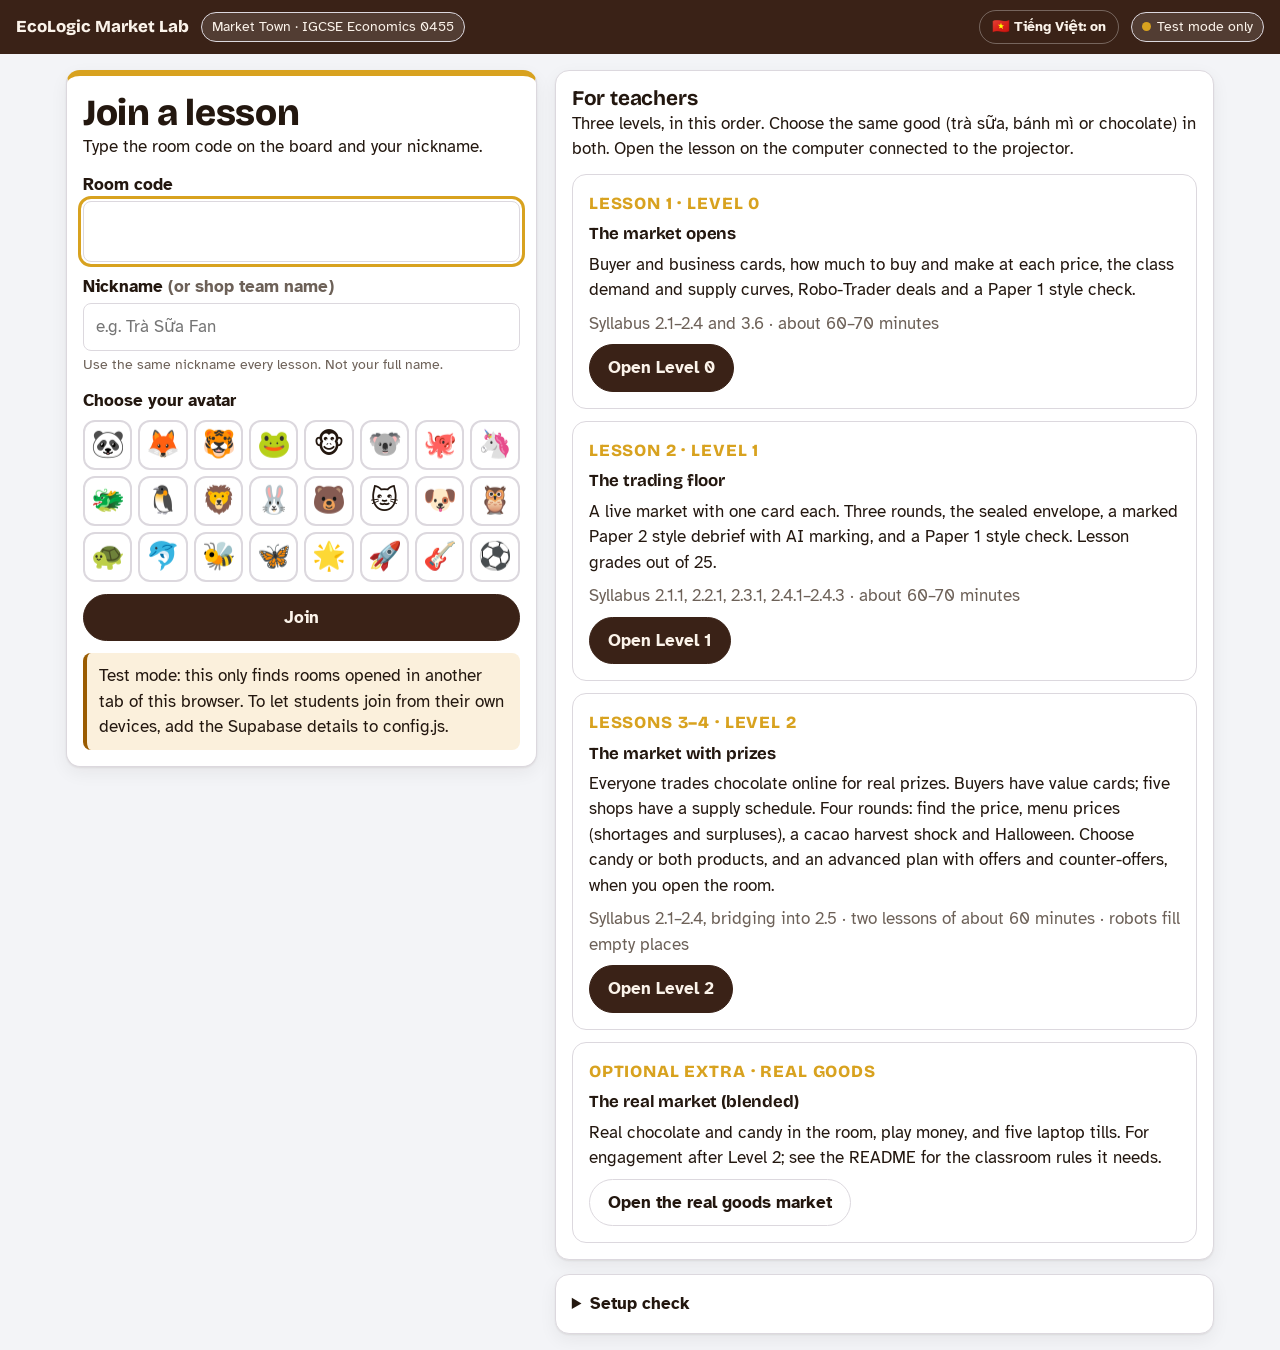
==== index.html @ b06381e7 "Market Town rename, Vietnamese switch, D&S panel and news broadcasts Replaces index.html and level0-" ====
<!doctype html>
<html lang="en"><head><meta charset="utf-8">
<meta name="viewport" content="width=device-width, initial-scale=1, viewport-fit=cover">
<title>EcoLogic Market Lab</title>
<link rel="icon" href="data:image/svg+xml,<svg xmlns='http://www.w3.org/2000/svg' viewBox='0 0 100 100'><text y='.9em' font-size='90'>🧋</text></svg>">
<link rel="preconnect" href="https://fonts.googleapis.com"><link rel="preconnect" href="https://fonts.gstatic.com" crossorigin>
<link href="https://fonts.googleapis.com/css2?family=Atkinson+Hyperlegible:wght@400;700&family=Bricolage+Grotesque:opsz,wght@12..96,700;12..96,800&display=swap" rel="stylesheet">
<style>
:root {
  --cocoa: #3a2217;
  --cocoa-2: #5b3826;
  --ink: #23170f;
  --muted: #6d6158;
  --paper: #f3f4f7;
  --panel: #ffffff;
  --line: #dcd8de;
  --foil: #d8a21f;
  --foil-2: #f2cf6b;
  --buyer: #12648c;
  --buyer-soft: #e2eff6;
  --seller: #b02a3f;
  --seller-soft: #f8e5e8;
  --mint: #22805a;
  --mint-soft: #e1f2e9;
  --warn: #9a5b00;
  --warn-soft: #fbf0dc;
  --shadow: 0 1px 2px rgba(35, 23, 15, .08), 0 6px 18px rgba(35, 23, 15, .06);
  --r-sm: 8px;
  --r-md: 14px;
  --buyer-card: #12648c;
  --seller-card: #b02a3f;
  --font-body: "Atkinson Hyperlegible", "Segoe UI", system-ui, -apple-system, Roboto, sans-serif;
  --font-display: "Bricolage Grotesque", "Atkinson Hyperlegible", "Segoe UI", system-ui, sans-serif;
  color-scheme: light;
}
@media (prefers-color-scheme: dark) {
  :root:not([data-theme="light"]) {
    --ink: #f3ebe4; --muted: #b8aca2; --paper: #17120f; --panel: #221b16; --line: #3c322b;
    --buyer: #5fb3dc; --buyer-soft: #16303d; --seller: #ec7a8c; --seller-soft: #3d1c22;
    --mint: #5cc79a; --mint-soft: #16332a; --warn: #f0b85a; --warn-soft: #3a2c12;
    --shadow: 0 1px 2px rgba(0,0,0,.4); color-scheme: dark;
  }
}
:root[data-theme="dark"] {
  --ink: #f3ebe4; --muted: #b8aca2; --paper: #17120f; --panel: #221b16; --line: #3c322b;
  --buyer: #5fb3dc; --buyer-soft: #16303d; --seller: #ec7a8c; --seller-soft: #3d1c22;
  --mint: #5cc79a; --mint-soft: #16332a; --warn: #f0b85a; --warn-soft: #3a2c12;
  --shadow: 0 1px 2px rgba(0,0,0,.4); color-scheme: dark;
}

*, *::before, *::after { box-sizing: border-box; }
html { height: 100%; scroll-padding-top: env(safe-area-inset-top, 0px); }
:root { padding-top: env(safe-area-inset-top, 0px); padding-bottom: env(safe-area-inset-bottom, 0px); }
body {
  margin: 0; min-height: 100%; background: var(--paper); color: var(--ink);
  font-family: var(--font-body); font-size: 17px; line-height: 1.5;
  -webkit-text-size-adjust: 100%;
}
h1, h2, h3 { font-family: var(--font-display); line-height: 1.15; margin: 0 0 .4em; letter-spacing: -.01em; }
h1 { font-size: clamp(1.6rem, 4vw, 2.3rem); font-weight: 800; }
h2 { font-size: 1.3rem; font-weight: 700; }
h3 { font-size: 1.05rem; font-weight: 700; }
p { margin: 0 0 .8em; max-width: 68ch; }
small, .muted { color: var(--muted); }
a { color: var(--buyer); }
button, input, select, textarea { font: inherit; color: inherit; }
:focus-visible { outline: 3px solid var(--foil); outline-offset: 2px; }

.wrap { max-width: 1180px; margin: 0 auto; padding: 16px; }
.narrow { max-width: 520px; margin: 0 auto; padding: 16px; }

.topbar {
  position: sticky; top: env(safe-area-inset-top, 0px); z-index: 20;
  display: flex; align-items: center; gap: 12px; flex-wrap: wrap;
  padding: 10px 16px; background: var(--cocoa); color: #fbf3ea;
}
.topbar .brand { font-family: var(--font-display); font-weight: 800; font-size: 1.05rem; }
.topbar .spacer { flex: 1; }
.topbar .chip { background: rgba(255,255,255,.12); color: #fbf3ea; }

.panel { background: var(--panel); border: 1px solid var(--line); border-radius: var(--r-md); padding: 16px; box-shadow: var(--shadow); }
.panel + .panel { margin-top: 14px; }
.stack > * + * { margin-top: 12px; }
.row { display: flex; gap: 10px; align-items: center; flex-wrap: wrap; }
.grid2 { display: grid; grid-template-columns: minmax(0, 380px) minmax(0, 1fr); gap: 16px; align-items: start; }
@media (max-width: 860px) { .grid2 { grid-template-columns: 1fr; } }

.btn {
  appearance: none; border: 1px solid var(--line); background: var(--panel); color: var(--ink);
  border-radius: 999px; padding: 10px 18px; font-weight: 700; cursor: pointer; min-height: 44px;
  display: inline-flex; align-items: center; justify-content: center; gap: 8px; text-decoration: none;
}
.btn:hover { border-color: var(--muted); }
.btn:disabled { opacity: .45; cursor: not-allowed; }
.btn.primary { background: var(--cocoa); border-color: var(--cocoa); color: #fbf3ea; }
:root[data-theme="dark"] .btn.primary { background: var(--foil); border-color: var(--foil); color: #23170f; }
@media (prefers-color-scheme: dark) { :root:not([data-theme="light"]) .btn.primary { background: var(--foil); border-color: var(--foil); color: #23170f; } }
.btn.buyer { background: var(--buyer-card); border-color: var(--buyer-card); color: #fff; }
.btn.seller { background: var(--seller-card); border-color: var(--seller-card); color: #fff; }
.btn.small { min-height: 34px; padding: 5px 12px; font-size: .9rem; }
.btn.block { width: 100%; }
.btn.ghost { background: transparent; }

.chip { display: inline-flex; align-items: center; gap: 6px; padding: 3px 10px; border-radius: 999px; font-size: .88rem; background: var(--paper); border: 1px solid var(--line); }
.dot { width: 9px; height: 9px; border-radius: 50%; background: var(--muted); display: inline-block; }
.dot.ok { background: var(--mint); } .dot.bad { background: var(--seller); } .dot.wait { background: var(--foil); }

label.field { display: block; font-weight: 700; margin-bottom: 4px; }
input[type=text], input[type=number], select, textarea {
  width: 100%; border: 1px solid var(--line); border-radius: var(--r-sm); padding: 10px 12px; background: var(--panel); min-height: 44px;
}
textarea { min-height: 120px; resize: vertical; line-height: 1.45; }
.code-input { font-family: var(--font-display); font-size: 1.6rem; letter-spacing: .25em; text-transform: uppercase; text-align: center; }

.note { padding: 10px 12px; border-radius: var(--r-sm); background: var(--warn-soft); color: var(--ink); border-left: 4px solid var(--warn); }
.good { padding: 10px 12px; border-radius: var(--r-sm); background: var(--mint-soft); border-left: 4px solid var(--mint); }
.bad { padding: 10px 12px; border-radius: var(--r-sm); background: var(--seller-soft); border-left: 4px solid var(--seller); }

/* Home */
.home-hero { padding: 40px 0 20px; }
.home-choices { display: grid; grid-template-columns: repeat(auto-fit, minmax(240px, 1fr)); gap: 14px; }
.choice { text-align: left; padding: 22px; border-radius: var(--r-md); border: 1px solid var(--line); background: var(--panel); cursor: pointer; box-shadow: var(--shadow); }
.choice h2 { margin-bottom: .2em; }

/* The chocolate bar card: the one bold element */
.bar {
  position: relative; border-radius: 16px; overflow: hidden; color: #fff; box-shadow: 0 10px 28px rgba(35,23,15,.25);
  background: var(--buyer-card);
}
.bar.seller { background: var(--seller-card); }
.bar .foil { height: 14px; background: linear-gradient(90deg, var(--foil), var(--foil-2), var(--foil), var(--foil-2)); }
.bar .body { display: grid; grid-template-columns: 1fr auto; gap: 12px; align-items: center; padding: 16px 18px 18px; }
.bar .role { font-family: var(--font-display); font-size: 1.5rem; font-weight: 800; }
.bar .say { font-size: 1rem; opacity: .95; margin: 2px 0 0; }
.bar .slab {
  width: 112px; height: 112px; border-radius: 10px; display: grid; place-items: center;
  background:
    linear-gradient(var(--cocoa) 0 0) padding-box,
    var(--cocoa);
  background-image:
    linear-gradient(90deg, transparent 47%, rgba(0,0,0,.35) 47% 53%, transparent 53%),
    linear-gradient(0deg, transparent 47%, rgba(0,0,0,.35) 47% 53%, transparent 53%),
    linear-gradient(145deg, var(--cocoa-2), var(--cocoa));
  box-shadow: inset 0 2px 0 rgba(255,255,255,.12), inset 0 -3px 0 rgba(0,0,0,.25);
}
.bar .slab span { font-family: var(--font-display); font-size: 3.4rem; font-weight: 800; color: var(--foil-2); text-shadow: 0 2px 0 rgba(0,0,0,.4); line-height: 1; }
.bar .slab small { display: block; color: #f6e2b0; text-align: center; font-size: .78rem; margin-top: 2px; }

/* Market */
.quotes { display: grid; grid-template-columns: 1fr 1fr; gap: 10px; }
.quote { border-radius: var(--r-sm); padding: 10px 12px; border: 1px solid var(--line); background: var(--panel); }
.quote .q-label { font-size: .88rem; color: var(--muted); }
.quote .q-val { font-family: var(--font-display); font-size: 1.8rem; font-weight: 800; }
.quote.bid .q-val { color: var(--buyer); } .quote.ask .q-val { color: var(--seller); }
.stepper { display: grid; grid-template-columns: 56px 1fr 56px; align-items: center; gap: 8px; }
.stepper button { min-height: 56px; border-radius: 12px; font-size: 1.6rem; font-weight: 800; border: 1px solid var(--line); background: var(--panel); cursor: pointer; }
.stepper .val { text-align: center; font-family: var(--font-display); font-size: 2.4rem; font-weight: 800; }
.tape { display: flex; flex-wrap: wrap; gap: 6px; }
.tape .chip { font-weight: 700; }
.timer { font-family: var(--font-display); font-weight: 800; font-variant-numeric: tabular-nums; }
.big-timer { font-size: 2.2rem; }

/* Tables */
.table-wrap { overflow-x: auto; }
table { border-collapse: collapse; width: 100%; font-variant-numeric: tabular-nums; }
th, td { padding: 6px 10px; border-bottom: 1px solid var(--line); text-align: right; }
th:first-child, td:first-child { text-align: left; }
th { font-weight: 700; color: var(--muted); font-size: .9rem; }
tr.eq td { background: var(--mint-soft); font-weight: 700; }

/* Teacher stepper */
ol.steps { list-style: none; padding: 0; margin: 0; counter-reset: s; }
ol.steps li { counter-increment: s; display: grid; grid-template-columns: 30px 1fr; gap: 10px; align-items: center; padding: 8px 0; border-bottom: 1px dashed var(--line); }
ol.steps li::before { content: counter(s); width: 28px; height: 28px; border-radius: 50%; display: grid; place-items: center; font-weight: 800; font-size: .9rem; background: var(--paper); border: 1px solid var(--line); }
ol.steps li.done::before { content: "✓"; background: var(--mint); border-color: var(--mint); color: #fff; }
ol.steps li.now::before { background: var(--foil); border-color: var(--foil); color: #23170f; }
ol.steps li .btn { justify-self: start; }

.roster { display: grid; grid-template-columns: repeat(auto-fill, minmax(150px, 1fr)); gap: 6px; }
.roster .who { padding: 6px 8px; border-radius: var(--r-sm); border: 1px solid var(--line); font-size: .9rem; display: flex; justify-content: space-between; gap: 6px; }
.roster .who.buyer { border-left: 4px solid var(--buyer); } .roster .who.seller { border-left: 4px solid var(--seller); }
.roster .who.done { background: var(--mint-soft); }

.chart-box { position: relative; width: 100%; aspect-ratio: 16 / 9; min-height: 220px; }
.chart-box canvas { position: absolute; inset: 0; width: 100%; height: 100%; }

/* Projector overlay */
.projector { position: fixed; inset: 0; z-index: 50; background: var(--paper); display: grid; grid-template-columns: 1fr 340px; gap: 20px; padding: calc(16px + env(safe-area-inset-top, 0px)) 20px calc(16px + env(safe-area-inset-bottom, 0px)); }
.projector .chart-box { aspect-ratio: auto; height: 100%; }
.projector .side { display: flex; flex-direction: column; gap: 14px; overflow-y: auto; }
.projector .code { font-family: var(--font-display); font-size: 3.4rem; font-weight: 800; letter-spacing: .12em; line-height: 1; }
@media (max-width: 900px) { .projector { grid-template-columns: 1fr; grid-template-rows: 1fr auto; } }

.envelope { border-radius: var(--r-md); padding: 18px; background: var(--cocoa); color: #fbf3ea; text-align: center; }
.envelope .seal { width: 54px; height: 54px; border-radius: 50%; background: var(--foil); margin: 0 auto 8px; display: grid; place-items: center; font-weight: 800; color: #23170f; }
.envelope.open { animation: openup .9s cubic-bezier(.2,.8,.2,1); }
.envelope .pred { font-family: var(--font-display); font-size: 2.2rem; font-weight: 800; color: var(--foil-2); }
@keyframes openup { 0% { transform: rotateX(70deg) scale(.9); opacity: 0; } 100% { transform: none; opacity: 1; } }
@media (prefers-reduced-motion: reduce) { .envelope.open { animation: none; } }

.qr { background: #fff; padding: 8px; border-radius: 8px; width: max-content; }
.qr img, .qr canvas { display: block; }

/* Tasks */
.tier { font-family: var(--font-display); font-weight: 800; font-size: 1.15rem; margin: 18px 0 8px; display: flex; align-items: center; gap: 8px; }
.tier .chip { font-family: var(--font-body); font-weight: 400; }
.task { border: 1px solid var(--line); border-radius: var(--r-md); padding: 14px; background: var(--panel); }
.task + .task { margin-top: 10px; }
.task.solved { border-color: var(--mint); }
.task .ref { font-size: .82rem; color: var(--muted); }
.opts { display: flex; flex-wrap: wrap; gap: 8px; margin: 8px 0; }
.opt { min-width: 48px; min-height: 44px; border-radius: 10px; border: 1px solid var(--line); background: var(--panel); font-weight: 700; cursor: pointer; padding: 6px 12px; }
.opt.sel { border-color: var(--cocoa); background: var(--cocoa); color: #fbf3ea; }
.frames { font-size: .95rem; color: var(--muted); margin: 6px 0; padding-left: 18px; }
.plot svg { width: 100%; max-width: 420px; height: auto; touch-action: manipulation; user-select: none; }
.seg { display: inline-flex; border: 1px solid var(--line); border-radius: 999px; overflow: hidden; }
.seg button { border: 0; background: transparent; padding: 8px 14px; font-weight: 700; cursor: pointer; min-height: 40px; }
.seg button.on.d { background: var(--buyer); color: #fff; } .seg button.on.s { background: var(--seller); color: #fff; }

/* Glossary */
.term { border: 0; background: none; padding: 0; font: inherit; color: inherit; text-decoration: underline dotted 2px; text-underline-offset: 3px; cursor: help; }
.sheet { position: fixed; left: 0; right: 0; bottom: 0; z-index: 80; background: var(--panel); border-top: 3px solid var(--foil); padding: 16px 18px calc(18px + env(safe-area-inset-bottom, 0px)); box-shadow: 0 -8px 24px rgba(0,0,0,.18); max-width: 640px; margin: 0 auto; border-radius: 16px 16px 0 0; }
.sheet .vi { color: var(--muted); }

.toast { position: fixed; left: 50%; transform: translateX(-50%); bottom: calc(20px + env(safe-area-inset-bottom, 0px)); z-index: 90; background: var(--ink); color: var(--paper); padding: 10px 16px; border-radius: 999px; font-weight: 700; max-width: 92vw; text-align: center; }

.poll-bar { height: 12px; border-radius: 6px; background: var(--paper); border: 1px solid var(--line); overflow: hidden; }
.poll-bar > i { display: block; height: 100%; background: var(--foil); }

details summary { cursor: pointer; font-weight: 700; }
.kv { display: grid; grid-template-columns: auto 1fr; gap: 4px 12px; }
.hidden { display: none !important; }
.topbar .btn.primary { background: var(--foil); border-color: var(--foil); color: #23170f; }
.dot.ok, .dot.bad, .dot.wait { padding: 0; border: 0; border-radius: 50%; width: 9px; height: 9px; }
.dot.bad { background: var(--seller); }

/* ===== Level 0 additions ===== */
.fx { position: fixed; inset: 0; pointer-events: none; z-index: 95; width: 100vw; height: 100vh; }
.lead { font-size: 1.15rem; }
.code-big { font-family: var(--font-display); font-size: 2rem; font-weight: 800; letter-spacing: .12em; line-height: 1.1; }
.art-join { width: 90px; }
.art-join svg, .art svg, .art-big svg { width: 100%; height: auto; display: block; }
kbd { font-family: var(--font-body); font-size: .72em; font-weight: 700; padding: 1px 6px; border-radius: 5px; border: 1px solid currentColor; opacity: .6; margin-left: 4px; }
@media (hover: none) { kbd { display: none; } }

/* student two-column layout for tablets and laptops */
.sgrid { display: grid; grid-template-columns: minmax(0, 1.25fr) minmax(0, 1fr); gap: 16px; align-items: start; }
@media (max-width: 820px) { .sgrid { grid-template-columns: 1fr; } }
.ask-mini { position: relative; }
.ask-mini .art { width: 92px; float: right; margin: 0 0 6px 12px; }
.ask-mini.demand { border-top: 6px solid var(--buyer-card); }
.ask-mini.supply { border-top: 6px solid var(--seller-card); }
.yn { display: grid; grid-template-columns: 1fr 1fr; gap: 12px; clear: both; }
.yn .btn { min-height: 72px; font-size: 1.5rem; border-radius: 16px; border-width: 2px; }
.yn .btn.yes.sel { background: var(--mint); border-color: var(--mint); color: #fff; }
.yn .btn.no.sel { background: var(--seller-card); border-color: var(--seller-card); color: #fff; }
.opt.big { min-height: 60px; font-size: 1.15rem; padding: 8px 20px; }
tr.cur td { background: var(--warn-soft); font-weight: 700; }

.bdg { font-size: 1.6rem; line-height: 1; display: inline-block; }
.bdg.off { filter: grayscale(1); opacity: .3; }
.bdg.big { font-size: 2.6rem; }
.badgewall { display: grid; grid-template-columns: repeat(auto-fill, minmax(150px, 1fr)); gap: 10px; }
.bw { border: 1px solid var(--line); border-radius: var(--r-md); padding: 12px; display: flex; flex-direction: column; align-items: center; text-align: center; gap: 4px; background: var(--panel); }
.bw.locked { opacity: .45; filter: grayscale(1); }
.meter { height: 16px; border-radius: 8px; background: var(--paper); border: 1px solid var(--line); overflow: hidden; margin-top: 4px; }
.meter > i { display: block; height: 100%; background: linear-gradient(90deg, var(--foil), var(--foil-2)); transition: width .6s ease; }
.feed-item { padding: 4px 0; border-bottom: 1px dashed var(--line); }

/* robot deals */
.chat { max-height: 260px; overflow-y: auto; display: flex; flex-direction: column; gap: 8px; padding: 4px; }
.msg { max-width: 82%; padding: 8px 12px; border-radius: 14px; background: var(--paper); border: 1px solid var(--line); }
.msg .who { display: block; font-size: .78rem; color: var(--muted); font-weight: 700; }
.msg.y { align-self: flex-end; background: var(--buyer-soft); }
.dline { width: 100%; max-width: 460px; height: auto; display: block; margin: 4px 0; }

/* projector, Level 0 */
.projector.l0 { grid-template-columns: 1fr 320px; }
.pmain { display: flex; flex-direction: column; gap: 14px; min-height: 0; }
.news { display: flex; align-items: center; gap: 14px; background: var(--cocoa); color: #fbf3ea; border-radius: var(--r-md); padding: 12px 16px; font-size: clamp(1.05rem, 1.6vw, 1.4rem); }
.news .flag { background: var(--foil); color: #23170f; font-weight: 800; padding: 4px 10px; border-radius: 6px; white-space: nowrap; font-family: var(--font-display); }
.news.slide { animation: slidein .6s cubic-bezier(.2,.8,.2,1); }
@keyframes slidein { from { transform: translateY(-30px); opacity: 0; } to { transform: none; opacity: 1; } }
.pstage { flex: 1; min-height: 0; display: flex; }
.pstage > * { flex: 1; min-height: 0; }
.lobby-stage { display: flex; flex-direction: column; align-items: center; justify-content: center; text-align: center; gap: 10px; }
.lobby-stage h1 { font-size: clamp(2rem, 4vw, 3.4rem); }
.art-big { width: clamp(120px, 14vw, 200px); }
.bubbles { display: flex; flex-wrap: wrap; gap: 8px; justify-content: center; max-width: 900px; }
.bubble { padding: 6px 14px; border-radius: 999px; background: var(--panel); border: 2px solid var(--foil); font-weight: 700; animation: pop .4s ease; }
.ask-stage { display: grid; grid-template-columns: minmax(260px, 34%) 1fr; gap: 18px; min-height: 0; }
.ask-stage.wide { grid-template-columns: 1fr minmax(240px, 30%); }
.ask-card { background: var(--panel); border: 1px solid var(--line); border-radius: var(--r-md); padding: 18px; display: flex; flex-direction: column; gap: 10px; overflow: auto; }
.ask-card.demand { border-top: 8px solid var(--buyer-card); } .ask-card.supply { border-top: 8px solid var(--seller-card); }
.ask-card .art { width: 46%; max-width: 170px; align-self: center; }
.ask-card h2 { font-size: clamp(1.3rem, 2.2vw, 2rem); }
.ask-card .story { font-size: 1.05rem; margin: 0; }
.pricetag { align-self: center; font-family: var(--font-display); font-weight: 800; font-size: clamp(2.2rem, 4.5vw, 3.8rem); background: var(--foil); color: #23170f; padding: 4px 22px; border-radius: 14px; transform: rotate(-3deg); box-shadow: 0 6px 0 rgba(0,0,0,.18); }
.yescount { display: flex; align-items: baseline; gap: 10px; justify-content: center; }
.yescount span { font-family: var(--font-display); font-weight: 800; font-size: clamp(2.4rem, 5vw, 4.4rem); line-height: 1; }
.yescount.pop span { animation: pop .35s ease; }
@keyframes pop { 0% { transform: scale(1); } 40% { transform: scale(1.25); } 100% { transform: scale(1); } }
.chart-box.tall { aspect-ratio: auto; height: 100%; min-height: 300px; }
.chart-box.mid { aspect-ratio: 16 / 7; }
.meet-text { background: var(--panel); border: 1px solid var(--line); border-radius: var(--r-md); padding: 16px; overflow: auto; }
.selfpace, .finish { display: flex; flex-direction: column; gap: 12px; overflow: auto; }
.roster.big .who { font-size: 1.05rem; padding: 10px; }
@media (prefers-reduced-motion: reduce) { .bubble, .yescount.pop span, .news.slide { animation: none; } .meter > i { transition: none; } }
@media (max-width: 900px) { .projector.l0 { grid-template-columns: 1fr; } .ask-stage, .ask-stage.wide { grid-template-columns: 1fr; } }
.bar.compact .body { padding: 10px 14px 12px; }
.bar.compact .slab { width: 84px; height: 84px; }
.bar.compact .slab span { font-size: 2.5rem; }
.bar.compact .role { font-size: 1.25rem; }
.sgrid.wide-main { grid-template-columns: minmax(0, 1fr) 230px; }
.deal-grid { display: grid; grid-template-columns: 1fr; gap: 14px; align-items: start; }
@media (min-width: 900px) { .deal-grid { grid-template-columns: minmax(0, 1fr) minmax(0, 1fr); } .deal-grid .chat { max-height: 520px; } }
@media (max-width: 820px) { .sgrid.wide-main { grid-template-columns: 1fr; } }
.profile { border-radius: var(--r-md); padding: 12px 14px; color: #fff; }
.profile.buyer { background: var(--buyer-card); } .profile.seller { background: var(--seller-card); }
.profile .pname { font-family: var(--font-display); font-weight: 800; font-size: 1.3rem; }
.profile .psub { opacity: .9; font-size: .92rem; }
.profile .pgrid { display: grid; grid-template-columns: 1fr auto; gap: 2px 12px; margin-top: 6px; }
.profile .term { color: #fff; }
.yn.three { grid-template-columns: repeat(3, 1fr); }
.btn.qty { flex-direction: column; gap: 0; min-height: 84px; font-size: 1.8rem; line-height: 1.1; }
.btn.qty small { font-size: .78rem; font-weight: 700; opacity: .8; }
.btn.qty.sel { background: var(--cocoa); border-color: var(--cocoa); color: #fbf3ea; }
table.helper td, table.helper th { text-align: left; }
.ok, .okt { color: var(--mint); font-weight: 800; } .no, .not { color: var(--seller); font-weight: 800; }
/* knowledge check */
.paper .mcq { border: 1px solid var(--line); border-radius: var(--r-md); padding: 14px; background: var(--panel); }
.paper .mcq.right { border-color: var(--mint); } .paper .mcq.wrong { border-color: var(--seller); }
.mq { display: grid; grid-template-columns: 34px 1fr; gap: 8px; font-size: 1.05rem; }
.qn { width: 30px; height: 30px; border-radius: 50%; background: var(--cocoa); color: #fbf3ea; display: grid; place-items: center; font-weight: 800; }
.mopts { display: grid; gap: 8px; margin: 10px 0 8px 42px; }
.mopt { display: grid; grid-template-columns: 34px 1fr; align-items: center; gap: 8px; text-align: left; border: 1px solid var(--line); background: var(--panel); border-radius: 10px; padding: 8px 12px; min-height: 48px; cursor: pointer; }
.mopt .ml { width: 28px; height: 28px; border-radius: 50%; border: 2px solid var(--muted); display: grid; place-items: center; font-weight: 800; }
.mopt.sel { border-color: var(--cocoa); background: var(--warn-soft); } .mopt.sel .ml { background: var(--cocoa); color: #fbf3ea; border-color: var(--cocoa); }
.mopt.correct { border-color: var(--mint); } .mopt.correct .ml { border-color: var(--mint); color: var(--mint); }
.mopt:disabled { cursor: default; }
.mcq-table { margin-top: 8px; max-width: 420px; } .mcq-table td, .mcq-table th { text-align: center; }
#ckTimer.late { color: var(--seller); }
.cbar { display: grid; grid-template-columns: 1fr 160px 50px; gap: 10px; align-items: center; font-size: 1.1rem; }
@media (max-width: 640px) { .mopts { margin-left: 0; } }
/* status dots must not pick up the alert-box styles of .good/.bad */
.dot.ok, .dot.bad, .dot.wait { padding: 0; border: 0; border-radius: 50%; width: 9px; height: 9px; }
.dot.bad { background: var(--seller); }
.profile .bignum { font-family: var(--font-display); font-size: 1.8rem; font-weight: 800; }

.home-grid { display: grid; grid-template-columns: minmax(0, 1fr) minmax(0, 1.4fr); gap: 18px; align-items: start; }
@media (max-width: 900px) { .home-grid { grid-template-columns: 1fr; } }
.level { border: 1px solid var(--line); border-radius: var(--r-md); padding: 16px; display: flex; flex-direction: column; gap: 8px; background: var(--panel); }
.level .tag { font-family: var(--font-display); font-weight: 800; color: var(--foil); letter-spacing: .05em; }
.ok-t { color: var(--mint); font-weight: 700; } .bad-t { color: var(--seller); font-weight: 700; }
.join-card { border-top: 6px solid var(--foil); }
</style>
<script src="config.js"></script>
<!--FX-CSS--><style id="fx-css">
/* ===== EcoLogic Market Lab: shared game layer ===== */
.fx-layer { position: fixed; inset: 0; pointer-events: none; z-index: 96; overflow: hidden; }
.fx-float { position: absolute; transform: translate(-50%, -50%); font-family: var(--font-display); font-weight: 800; font-size: 1.6rem; white-space: nowrap; animation: fxfloat 1.2s cubic-bezier(.2,.8,.2,1) forwards; text-shadow: 0 2px 0 var(--panel), 0 0 8px var(--panel); }
.fx-float.good { color: var(--mint); } .fx-float.bad { color: var(--seller); } .fx-float.gold { color: var(--foil); }
@keyframes fxfloat { 0% { opacity: 0; transform: translate(-50%, -20%) scale(.7); } 15% { opacity: 1; transform: translate(-50%, -60%) scale(1.15); } 100% { opacity: 0; transform: translate(-50%, -260%) scale(1); } }
.fx-coin { position: absolute; width: 22px; height: 22px; border-radius: 50%; background: radial-gradient(circle at 35% 35%, #fff3b0, #e9b32a 45%, #a87412); box-shadow: 0 1px 2px rgba(0,0,0,.3); }
.fx-coin::after { content: 'đ'; position: absolute; inset: 0; display: grid; place-items: center; font: 800 12px/1 sans-serif; color: #7a5408; }
.fx-coin.sweet { background: radial-gradient(circle at 35% 35%, #fff, #ff6fa8 45%, #c2185b); }
.fx-coin.sweet::after { content: ''; }
.fx-shake { animation: fxshake .42s ease; }
@keyframes fxshake { 0%,100% { transform: translateX(0); } 20% { transform: translateX(-7px); } 40% { transform: translateX(6px); } 60% { transform: translateX(-4px); } 80% { transform: translateX(3px); } }
.fx-pulse { animation: fxpulse .6s ease; }
@keyframes fxpulse { 0% { transform: scale(1); } 40% { transform: scale(1.08); } 100% { transform: scale(1); } }

/* breaking news */
.fx-news { position: fixed; inset: 0; z-index: 97; display: flex; flex-direction: column; background: radial-gradient(ellipse at center, rgba(58,34,23,.92), rgba(20,12,8,.97)); color: #fbf3ea; overflow: hidden; cursor: pointer; animation: fxin .35s ease; }
.fx-news.hidden { display: none; }
.fx-news.storm { background: radial-gradient(ellipse at center, rgba(30,48,70,.94), rgba(8,14,24,.98)); }
.fx-news.spooky { background: radial-gradient(ellipse at center, rgba(70,30,80,.94), rgba(18,6,22,.98)); }
.fx-news.harvest { background: radial-gradient(ellipse at center, rgba(110,80,20,.94), rgba(40,26,6,.98)); }
.fx-news.money, .fx-news.health { background: radial-gradient(ellipse at center, rgba(24,90,60,.94), rgba(6,30,18,.98)); }
.fx-news.factory { background: radial-gradient(ellipse at center, rgba(70,70,76,.94), rgba(20,20,24,.98)); }
@keyframes fxin { from { opacity: 0; transform: scale(1.04); } to { opacity: 1; transform: none; } }
.fx-news-strip { background: #c62828; color: #fff; font-family: var(--font-display); font-weight: 800; letter-spacing: .12em; padding: 10px 0; overflow: hidden; white-space: nowrap; position: relative; z-index: 2; font-size: clamp(1rem, 2.4vw, 1.6rem); }
.fx-news-strip span { display: inline-block; padding-left: 100%; animation: fxmarquee 6s linear infinite; }
.fx-news.calm .fx-news-strip span { animation: none; padding-left: 16px; }
@keyframes fxmarquee { from { transform: translateX(0); } to { transform: translateX(-100%); } }
.fx-news-body { flex: 1; display: flex; flex-direction: column; align-items: center; justify-content: center; text-align: center; gap: 8px; padding: 16px; position: relative; z-index: 2; }
.fx-news-icon { font-size: clamp(4rem, 14vw, 9rem); line-height: 1; animation: fxbounce 1s cubic-bezier(.3,1.6,.5,1); }
.fx-news.calm .fx-news-icon { animation: none; }
@keyframes fxbounce { 0% { transform: scale(.2) rotate(-12deg); } 60% { transform: scale(1.15) rotate(4deg); } 100% { transform: scale(1); } }
.fx-news-title { font-family: var(--font-display); font-weight: 800; font-size: clamp(2rem, 7vw, 5rem); line-height: 1.05; }
.fx-news-vi { font-size: clamp(1.2rem, 3.4vw, 2.4rem); color: var(--foil-2); font-weight: 700; }
.fx-news-detail { font-size: clamp(1.1rem, 3vw, 2.1rem); max-width: 36ch; }
.fx-news-tap { font-size: .9rem; opacity: .6; margin-top: 10px; }
.fx-bits { position: absolute; inset: 0; z-index: 1; pointer-events: none; }
.fx-bit { position: absolute; top: -10%; font-size: clamp(1.6rem, 4vw, 3rem); animation: fxfall linear infinite; opacity: .9; }
.fx-news.spooky .fx-bit, .fx-news.money .fx-bit, .fx-news.health .fx-bit { animation-name: fxdrift; }
.fx-news.factory .fx-bit { animation-name: fxrise; top: auto; bottom: -10%; }
@keyframes fxfall { from { transform: translateY(0) rotate(0); } to { transform: translateY(120vh) rotate(40deg); } }
@keyframes fxdrift { 0% { transform: translate(0, 0) rotate(0); } 50% { transform: translate(30px, 60vh) rotate(-15deg); } 100% { transform: translate(-20px, 120vh) rotate(10deg); } }
@keyframes fxrise { from { transform: translateY(0); opacity: .9; } to { transform: translateY(-120vh); opacity: 0; } }

/* badge and title pop-ups */
.fx-pop { position: fixed; left: 50%; top: calc(14px + env(safe-area-inset-top, 0px)); transform: translateX(-50%); z-index: 98; display: flex; align-items: center; gap: 12px; background: var(--panel); color: var(--ink); border: 3px solid var(--foil); border-radius: 18px; padding: 10px 18px 10px 12px; box-shadow: 0 10px 30px rgba(0,0,0,.25); animation: fxpopin .5s cubic-bezier(.2,1.4,.4,1); max-width: 92vw; }
.fx-pop.out { animation: fxpopout .3s ease forwards; }
.fx-pop.calm { animation: none; }
@keyframes fxpopin { from { transform: translate(-50%, -140%) scale(.8); } to { transform: translate(-50%, 0) scale(1); } }
@keyframes fxpopout { to { transform: translate(-50%, -140%); opacity: 0; } }
.fx-pop-icon { font-size: 2.6rem; line-height: 1; animation: fxspin 1s ease; }
@keyframes fxspin { from { transform: rotate(-200deg) scale(.3); } to { transform: none; } }
.fx-pop-head { font-size: .8rem; text-transform: uppercase; letter-spacing: .1em; color: var(--warn); font-weight: 800; }
.fx-pop-title { font-family: var(--font-display); font-weight: 800; font-size: 1.3rem; line-height: 1.15; }
.fx-pop-sub { font-size: .9rem; color: var(--muted); }

/* prize jar */
.fx-jar { display: inline-flex; flex-direction: column; align-items: center; gap: 2px; }
.fx-jar svg { width: 92px; height: auto; display: block; overflow: visible; }
.fx-jar.big svg { width: 150px; } .fx-jar.small svg { width: 54px; }
.fx-jar-lab { font-family: var(--font-display); font-weight: 800; font-size: 1rem; }
.fx-jar.small .fx-jar-lab { font-size: .85rem; }
.fx-drop { animation: fxdrop .7s cubic-bezier(.3,1.5,.5,1) both; transform-box: fill-box; transform-origin: center; }
@keyframes fxdrop { from { transform: translateY(-110px) rotate(-90deg); opacity: 0; } 60% { opacity: 1; } to { transform: none; opacity: 1; } }

/* tap-to-price tag */
.fx-tag { display: flex; flex-direction: column; gap: 6px; }
.fx-tag-label { font-weight: 700; }
.fx-tag-row { display: grid; grid-template-columns: 64px 1fr 64px; gap: 8px; align-items: center; }
.fx-step { min-height: 60px; border-radius: 14px; font-size: 1.25rem; font-weight: 800; border: 2px solid var(--line); background: var(--panel); color: var(--ink); cursor: pointer; touch-action: manipulation; }
.fx-step:active { transform: scale(.94); background: var(--paper); }
.fx-tag-card { position: relative; background: #fff8e1; color: #23170f; border: 3px solid var(--foil); border-radius: 12px 26px 26px 12px; min-height: 64px; display: flex; flex-direction: column; align-items: center; justify-content: center; padding: 6px 10px 6px 26px; box-shadow: 0 3px 0 rgba(0,0,0,.08); }
.fx-tag-card .fx-hole { position: absolute; left: 9px; top: 50%; width: 11px; height: 11px; margin-top: -5.5px; border-radius: 50%; background: var(--paper); border: 2px solid var(--foil); }
.fx-tag-val { font-family: var(--font-display); font-size: 2.3rem; font-weight: 800; line-height: 1; font-variant-numeric: tabular-nums; }
.fx-tag-card small { font-size: .8rem; color: #6d6158; }
.fx-tag.buyer .fx-tag-card { border-color: var(--buyer); } .fx-tag.seller .fx-tag-card { border-color: var(--seller); }
.fx-range { width: 100%; height: 36px; accent-color: var(--foil); margin: 0; touch-action: pan-y; }
.fx-range-ends { display: flex; justify-content: space-between; font-size: .8rem; color: var(--muted); margin-top: -6px; }

/* stall */
.fx-stall { border-radius: var(--r-md); overflow: hidden; background: var(--panel); border: 2px solid var(--stall); box-shadow: var(--shadow); }
.fx-awning { height: 34px; background: repeating-linear-gradient(90deg, var(--stall) 0 26px, #fff 26px 52px); position: relative; }
.fx-awning::after { content: ''; position: absolute; left: 0; right: 0; bottom: -10px; height: 12px; background: radial-gradient(circle at 13px 0, var(--stall) 12px, transparent 13px) 0 0 / 52px 12px repeat-x, radial-gradient(circle at 39px 0, #fff 12px, transparent 13px) 0 0 / 52px 12px repeat-x; }
.fx-stall-head { display: flex; gap: 10px; align-items: center; padding: 16px 14px 6px; }
.fx-avs { font-size: 2rem; line-height: 1; display: inline-flex; gap: 2px; }
.fx-stall-name { font-family: var(--font-display); font-weight: 800; font-size: 1.35rem; color: var(--stall); line-height: 1.1; }
:root[data-theme="dark"] .fx-stall-name { filter: brightness(1.6); }
@media (prefers-color-scheme: dark) { :root:not([data-theme="light"]) .fx-stall-name { filter: brightness(1.6); } }
.fx-stall-sub { font-size: .9rem; color: var(--muted); }
.fx-shelf { padding: 4px 12px 12px; display: flex; flex-direction: column; gap: 8px; }
.fx-shelf-label { font-weight: 800; font-size: .9rem; margin-bottom: 2px; }
.fx-units { display: grid; grid-template-columns: repeat(4, 1fr); gap: 6px; border-bottom: 6px solid #8a5a22; padding-bottom: 4px; }
.fx-units:has(> :only-child) { grid-template-columns: minmax(0, 160px); }
.fx-unit { position: relative; display: flex; flex-direction: column; align-items: center; gap: 2px; padding: 4px 2px; border-radius: 8px; transition: opacity .3s; }
.fx-unit-art { width: 100%; max-width: 70px; } .fx-unit-art svg { width: 100%; height: auto; display: block; }
.fx-unit-tag { font-size: .82rem; font-weight: 700; color: var(--muted); text-align: center; line-height: 1.15; }
.fx-unit.cur { background: var(--warn-soft); outline: 2px dashed var(--foil); }
.fx-unit.cur .fx-unit-tag { color: var(--ink); }
.fx-unit.sold .fx-unit-art { opacity: .18; filter: grayscale(1); }
.fx-sold { position: absolute; top: 30%; left: 50%; transform: translate(-50%, -50%) rotate(-14deg); border: 2px solid var(--mint); color: var(--mint); font-weight: 800; font-size: .8rem; padding: 0 5px; border-radius: 4px; background: var(--panel); letter-spacing: .06em; }
.fx-unit.justsold .fx-unit-art { animation: fxslide .8s ease-in both; animation-delay: var(--fxd, 0ms); }
.fx-unit.justsold .fx-sold { animation: fxstamp .5s cubic-bezier(.2,1.6,.4,1) both; animation-delay: calc(var(--fxd, 0ms) + 500ms); }
@keyframes fxslide { 0% { opacity: 1; filter: none; transform: none; } 60% { opacity: .8; transform: translate(26px, -26px) rotate(14deg); } 100% { opacity: .18; filter: grayscale(1); transform: none; } }
@keyframes fxstamp { from { transform: translate(-50%, -50%) rotate(-14deg) scale(2.4); opacity: 0; } to { transform: translate(-50%, -50%) rotate(-14deg) scale(1); opacity: 1; } }
.fx-stall-foot { border-top: 1px solid var(--line); padding: 8px 14px; font-size: .92rem; }

/* buyer wallet */
.fx-wallet { border-radius: var(--r-md); overflow: hidden; background: var(--panel); border: 2px solid var(--buyer); box-shadow: var(--shadow); }
.fx-wallet-head { display: flex; gap: 10px; align-items: center; padding: 12px 14px; background: var(--buyer); color: #fff; }
.fx-wallet-name { font-family: var(--font-display); font-weight: 800; font-size: 1.3rem; line-height: 1.1; }
.fx-wallet-sub { font-size: .9rem; opacity: .92; }
.fx-wallet-head .term { color: #fff; }
.fx-wallet-items { padding: 10px 12px; display: flex; flex-direction: column; gap: 8px; }
.fx-witem { display: grid; grid-template-columns: 58px 1fr auto; gap: 10px; align-items: center; }
.fx-witem-art svg { width: 100%; height: auto; display: block; }
.fx-witem-txt small { color: var(--muted); }
.fx-worth { position: relative; background: #fff8e1; color: #23170f; border: 3px solid var(--buyer); border-radius: 10px 22px 22px 10px; padding: 4px 14px 4px 12px; text-align: center; min-width: 96px; }
.fx-worth small { display: block; font-size: .7rem; color: #6d6158; line-height: 1; }
.fx-worth b { font-family: var(--font-display); font-size: 1.7rem; line-height: 1.05; }
.fx-witem.bought .fx-worth { opacity: .45; }
.fx-basket { display: flex; align-items: center; gap: 6px; min-height: 52px; padding: 6px 12px 10px; border-top: 1px dashed var(--line); }
.fx-basket-ico { font-size: 1.8rem; }
.fx-binit { width: 54px; display: inline-block; } .fx-binit svg { width: 100%; height: auto; display: block; }
.fx-binit.drop { animation: fxbasket .7s cubic-bezier(.3,1.5,.5,1) both; }
@keyframes fxbasket { from { transform: translateY(-80px) rotate(-30deg); opacity: 0; } to { transform: none; opacity: 1; } }
.fx-wallet-foot { border-top: 1px solid var(--line); padding: 8px 14px; font-size: .92rem; }

/* ticker */
.fx-ticker { display: flex; gap: 8px; overflow-x: auto; scrollbar-width: none; padding: 2px 0; min-height: 46px; align-items: center; }
.fx-ticker::-webkit-scrollbar { display: none; }
.fx-tk { display: inline-flex; align-items: center; gap: 6px; padding: 5px 12px; border-radius: 999px; background: var(--panel); border: 2px solid var(--line); white-space: nowrap; font-size: 1rem; }
.fx-tk b { font-family: var(--font-display); font-size: 1.1rem; }
.fx-tk i { font-style: normal; font-size: .8rem; color: var(--muted); }
.fx-tk.up { border-color: var(--mint); } .fx-tk.up i { color: var(--mint); }
.fx-tk.down { border-color: var(--seller); } .fx-tk.down i { color: var(--seller); }
.fx-tk small { color: var(--muted); }
.fx-tk-art { width: 22px; display: inline-block; } .fx-tk-art svg { width: 100%; height: auto; display: block; }
.fx-tk.new { animation: fxtk .5s cubic-bezier(.2,1.4,.4,1); }
@keyframes fxtk { from { transform: translateX(-30px) scale(.7); opacity: 0; } to { transform: none; opacity: 1; } }
.timer.late { color: #e0303a; animation: fxlate 1s steps(2) infinite; }
.topbar .timer.late { color: #ff8a8a; }
@keyframes fxlate { 50% { opacity: .55; } }

/* pickers */
.fx-pick-lab { font-weight: 700; margin-bottom: 6px; }
.fx-avgrid { display: grid; grid-template-columns: repeat(auto-fill, minmax(48px, 1fr)); gap: 6px; }
.fx-av { font-size: 1.7rem; min-height: 50px; border-radius: 12px; border: 2px solid var(--line); background: var(--panel); cursor: pointer; line-height: 1; }
.fx-av.sel { border-color: var(--foil); background: var(--warn-soft); transform: scale(1.06); }
.fx-teams { display: grid; grid-template-columns: repeat(auto-fit, minmax(130px, 1fr)); gap: 8px; }
.fx-team { min-height: 52px; border-radius: 12px; border: 2px solid var(--line); background: var(--panel); color: var(--ink); font: inherit; font-weight: 700; cursor: pointer; display: flex; flex-direction: column; align-items: center; justify-content: center; }
.fx-team small { font-weight: 400; color: var(--muted); font-size: .8rem; }
.fx-team.sel { border-color: var(--team); box-shadow: inset 0 0 0 2px var(--team); }
.fx-title { font-weight: 700; }

/* leaderboard, teams, podium */
.fx-lb { list-style: none; margin: 0; padding: 0; display: flex; flex-direction: column; gap: 6px; }
.fx-lb li { display: grid; grid-template-columns: 34px 34px 1fr auto; gap: 6px; align-items: center; padding: 6px 10px; border-radius: 10px; background: var(--paper); border: 1px solid var(--line); }
.fx-lb-rank { font-size: 1.3rem; text-align: center; font-weight: 800; color: var(--muted); }
.fx-lb-av { font-size: 1.5rem; }
.fx-lb-nick { font-weight: 700; overflow: hidden; text-overflow: ellipsis; white-space: nowrap; }
.fx-lb-nick small { font-weight: 400; color: var(--muted); }
.fx-lb b { font-family: var(--font-display); }
.fx-improved { margin-top: 8px; padding: 6px 10px; border-radius: 10px; background: var(--mint-soft); }
.fx-improved.big { font-size: 1.4rem; padding: 10px 16px; }
.fx-teambars { display: flex; flex-direction: column; gap: 8px; }
.fx-tb-top { display: flex; justify-content: space-between; gap: 8px; font-weight: 700; }
.fx-tb-top small { color: var(--muted); font-weight: 400; }
.fx-tb-bar { height: 14px; border-radius: 7px; background: var(--paper); border: 1px solid var(--line); overflow: hidden; }
.fx-tb-bar i { display: block; height: 100%; transition: width .6s ease; }
.fx-podium-wrap { position: fixed; inset: 0; z-index: 94; background: radial-gradient(ellipse at top, var(--panel), var(--paper)); display: flex; padding: 20px; overflow: auto; }
.fx-podium-inner { margin: auto; width: min(1100px, 100%); display: flex; flex-direction: column; align-items: center; gap: 14px; text-align: center; }
.fx-podium-inner h1 { font-size: clamp(1.8rem, min(5vw, 6vh), 3.8rem); margin: 0; }
.fx-podium-inner .lead { margin: 0; }
.fx-podium { display: grid; grid-template-columns: repeat(3, minmax(0, 1fr)); gap: 14px; align-items: end; width: min(900px, 100%); }
.fx-pod { display: flex; flex-direction: column; align-items: stretch; }
.fx-pod-who { opacity: 0; transform: translateY(30px) scale(.8); transition: all .6s cubic-bezier(.2,1.4,.4,1); padding-bottom: 8px; }
.fx-pod.in .fx-pod-who { opacity: 1; transform: none; }
.fx-pod-av { font-size: clamp(2.6rem, min(8vw, 9vh), 6rem); line-height: 1; }
.fx-pod-nick { font-family: var(--font-display); font-weight: 800; font-size: clamp(1.2rem, 2.6vw, 2rem); }
.fx-pod-val { color: var(--muted); font-size: clamp(1rem, 1.8vw, 1.4rem); }
.fx-pod-step { border-radius: 14px 14px 0 0; display: flex; flex-direction: column; align-items: center; justify-content: flex-start; padding-top: 8px; font-size: clamp(1.4rem, 3vh, 2.2rem); color: #23170f; line-height: 1.1; }
.fx-pod-step b { font-family: var(--font-display); font-size: clamp(1.6rem, min(5vw, 6vh), 3.6rem); line-height: 1; }
.fx-pod.p1 .fx-pod-step { height: min(230px, 24vh); background: linear-gradient(var(--foil-2), var(--foil)); }
.fx-pod.p2 .fx-pod-step { height: min(170px, 18vh); background: linear-gradient(#e8e8ee, #b9bcc6); }
.fx-pod.p3 .fx-pod-step { height: min(120px, 13vh); background: linear-gradient(#f0c9a0, #c58a52); }
.fx-podium-teams { width: min(700px, 100%); text-align: left; }
@media (max-width: 640px) { .fx-pod.p1 .fx-pod-step { height: 150px; } .fx-pod.p2 .fx-pod-step { height: 110px; } .fx-pod.p3 .fx-pod-step { height: 80px; } }

/* prediction cards */
.fx-predict { border: 3px solid var(--foil); border-radius: var(--r-md); background: var(--warn-soft); padding: 12px 14px; }
.fx-predict h3 { margin: 0 0 6px; }
.fx-arrows { display: grid; grid-template-columns: repeat(3, 1fr); gap: 8px; }
.fx-arrow { min-height: 72px; border-radius: 14px; border: 2px solid var(--line); background: var(--panel); color: var(--ink); font: inherit; font-weight: 800; cursor: pointer; display: flex; flex-direction: column; align-items: center; justify-content: center; font-size: 1rem; }
.fx-arrow span { font-size: 2rem; line-height: 1; }
.fx-arrow.sel { border-color: var(--foil); box-shadow: inset 0 0 0 2px var(--foil); background: #fff8e1; color: #23170f; }

/* replay and floor charts on the projector */
.fx-replay { position: absolute; right: 10px; top: 8px; z-index: 2; }
.fx-chart-wrap { position: relative; }

/* grids never grow wider than the screen (a long ticker scrolls inside its panel instead) */
.sgrid > *, .tradegrid > *, .grid2 > *, .deal-grid > * { min-width: 0; }
.fx-ticker { max-width: 100%; }
@media (max-width: 900px) { .topbar #hConn, .topbar #sConn { font-size: 0; gap: 0; padding: 6px 8px; } .topbar .fx-lab { display: none; } }

/* ===== news broadcast (three scenes) ===== */
.fx-bc { position: fixed; inset: 0; z-index: 98; display: flex; flex-direction: column; color: #fbf3ea; overflow: hidden; cursor: pointer; background: radial-gradient(ellipse at 50% 30%, #3a2a20, #120b07); animation: fxin .35s ease; }
.fx-bc.hidden { display: none; }
.fx-bc.storm { background: linear-gradient(180deg, #17222f 0%, #24384d 55%, #1d2b1f 100%); }
.fx-bc.spooky { background: linear-gradient(180deg, #120a24 0%, #3a1748 60%, #2a1406 100%); }
.fx-bc.harvest { background: linear-gradient(180deg, #f2b44a 0%, #b0661c 55%, #5c3a12 100%); }
.fx-bc.money, .fx-bc.health { background: linear-gradient(180deg, #0f4a33 0%, #1d6b4a 60%, #10301f 100%); }
.fx-bc.factory { background: linear-gradient(180deg, #3b3f46 0%, #5a5f68 55%, #26282c 100%); }
.fx-bc-top { display: flex; align-items: center; gap: 14px; padding: 10px 18px; background: rgba(0,0,0,.45); font-weight: 800; font-size: clamp(.9rem, 2vw, 1.25rem); position: relative; z-index: 3; }
.fx-bc-live { color: #ff4d4d; animation: fxlate 1.2s infinite; letter-spacing: .08em; }
.fx-bc-chan { flex: 1; }
.fx-bc-clock { font-variant-numeric: tabular-nums; opacity: .85; }
.fx-bc-strip { background: #c62828; color: #fff; font-family: var(--font-display); font-weight: 800; letter-spacing: .1em; padding: 9px 0; overflow: hidden; white-space: nowrap; position: relative; z-index: 3; font-size: clamp(1rem, 2.6vw, 1.7rem); }
.fx-bc-strip span { display: inline-block; padding-left: 100%; animation: fxmarquee 14s linear infinite; }
.fx-bc.calm .fx-bc-strip span { animation: none; padding-left: 16px; }
.fx-bc-stage { flex: 1; position: relative; min-height: 0; }
.fx-bc-scene { position: absolute; inset: 0; display: none; flex-direction: column; align-items: center; justify-content: center; text-align: center; padding: 18px 20px; gap: 10px; }
.fx-bc-scene.on { display: flex; animation: fxin .45s ease; }
.fx-bc-icon { font-size: clamp(4.5rem, 16vw, 10rem); line-height: 1; animation: fxbounce 1s cubic-bezier(.3,1.6,.5,1); filter: drop-shadow(0 8px 20px rgba(0,0,0,.4)); }
.fx-bc-title { font-family: var(--font-display); font-weight: 800; font-size: clamp(2.1rem, 7.5vw, 5.4rem); line-height: 1.05; max-width: 20ch; text-shadow: 0 4px 18px rgba(0,0,0,.45); }
.fx-bc-vi { font-size: clamp(1.25rem, 3.6vw, 2.5rem); color: #f7d36b; font-weight: 800; }
.fx-bc-scene.s2 { flex-direction: row; gap: clamp(12px, 3vw, 40px); align-items: stretch; justify-content: center; }
.fx-bc-art { position: relative; flex: 0 1 44%; min-width: 220px; border-radius: 22px; overflow: hidden; background: rgba(0,0,0,.25); box-shadow: inset 0 0 0 3px rgba(255,255,255,.12); display: flex; flex-direction: column; justify-content: space-between; padding: 14px 10px; }
.fx-bc-art > div { display: flex; justify-content: space-around; font-size: clamp(2rem, 6vw, 4.6rem); line-height: 1; position: relative; z-index: 1; }
.fx-bc-art .a-mid { font-size: clamp(1.4rem, 4vw, 3rem); }
.fx-bc-art .a-ground span { animation: fxbob 1.8s ease-in-out infinite; animation-delay: calc(var(--i) * .2s); display: inline-block; }
.fx-bc-art .a-flash { position: absolute; inset: 0; pointer-events: none; z-index: 0; }
.art-storm { background: linear-gradient(180deg, #0e1620, #2c4560); }
.art-storm .a-sky span { animation: fxcloud 4s ease-in-out infinite alternate; animation-delay: calc(var(--i) * -.7s); display: inline-block; }
.art-storm .a-mid span { animation: fxrain 0.9s linear infinite; animation-delay: calc(var(--i) * .15s); display: inline-block; }
.art-storm .a-flash { background: #fff; opacity: 0; animation: fxlightning 3.2s infinite; }
.art-storm::after { content: ''; position: absolute; inset: 0; background: repeating-linear-gradient(105deg, rgba(180,210,255,.18) 0 2px, transparent 2px 14px); animation: fxsheet .5s linear infinite; z-index: 0; }
.art-spooky { background: radial-gradient(circle at 75% 20%, #3d2b63, #120a24 70%); }
.art-spooky .a-sky { justify-content: flex-end; padding-right: 8%; }
.art-spooky .a-sky span { animation: fxglow 2.4s ease-in-out infinite alternate; display: inline-block; }
.art-spooky .a-mid span { animation: fxbat 3.2s ease-in-out infinite; animation-delay: calc(var(--i) * -.8s); display: inline-block; }
.art-harvest { background: linear-gradient(180deg, #ffcf6b, #c9792a); }
.art-harvest .a-sky span { animation: fxsun 3s ease-in-out infinite alternate; display: inline-block; }
.art-harvest .a-mid span { animation: fxwind 1.6s linear infinite; animation-delay: calc(var(--i) * .5s); display: inline-block; }
.art-harvest .a-ground { filter: saturate(.6) sepia(.4); }
.art-money .a-sky span, .art-health .a-sky span { animation: fxrain 1.6s linear infinite; animation-delay: calc(var(--i) * .3s); display: inline-block; }
.art-factory .a-sky span { animation: fxsmoke 2.6s ease-out infinite; animation-delay: calc(var(--i) * 1.2s); display: inline-block; }
.art-factory .a-mid span { animation: fxspin2 2s linear infinite; display: inline-block; }
.fx-bc.calm .fx-bc-art *, .fx-bc.calm .fx-bc-art::after { animation: none !important; }
.fx-bc-story { flex: 1 1 50%; max-width: 640px; display: flex; flex-direction: column; justify-content: center; gap: 10px; text-align: left; }
.fx-bc-reporter { font-weight: 800; color: #f7d36b; letter-spacing: .04em; font-size: clamp(.95rem, 2vw, 1.25rem); }
.fx-bc-story p { margin: 0; padding: 10px 14px; border-radius: 14px; background: rgba(0,0,0,.35); border-left: 5px solid #f7d36b; opacity: 0; animation: fxline .6s ease forwards; }
.fx-bc.calm .fx-bc-story p { animation: none; opacity: 1; }
.fx-bc-story b { display: block; font-size: clamp(1.15rem, 2.9vw, 2rem); line-height: 1.2; }
.fx-bc-story small { display: block; color: #f7d36b; font-size: clamp(.9rem, 2vw, 1.3rem); margin-top: 3px; }
.fx-bc-h3 { font-family: var(--font-display); font-weight: 800; font-size: clamp(1.6rem, 4.4vw, 3rem); }
.fx-bc-cards { display: flex; flex-wrap: wrap; gap: 14px; justify-content: center; max-width: 1100px; }
.fx-bc-card { display: flex; gap: 12px; align-items: center; text-align: left; background: #fbf3ea; color: #2b1a10; border-radius: 18px; padding: 14px 18px; min-width: min(100%, 300px); flex: 1 1 300px; max-width: 520px; box-shadow: 0 10px 30px rgba(0,0,0,.35); opacity: 0; animation: fxline .5s ease forwards; }
.fx-bc.calm .fx-bc-card { animation: none; opacity: 1; }
.fx-bc-card .ic { font-size: clamp(2.2rem, 5vw, 3.4rem); }
.fx-bc-card .who { font-weight: 800; font-size: clamp(.95rem, 2vw, 1.2rem); color: #8a5a2b; text-transform: uppercase; letter-spacing: .05em; }
.fx-bc-card .txt { font-weight: 800; font-size: clamp(1.1rem, 2.6vw, 1.7rem); line-height: 1.2; }
.fx-bc-card .vi { font-size: clamp(.9rem, 2vw, 1.15rem); color: #6b4a2f; margin-top: 2px; }
.fx-bc-ask { font-size: clamp(1.2rem, 3vw, 2rem); font-weight: 800; color: #f7d36b; margin-top: 6px; }
.fx-bc-low { display: flex; align-items: center; gap: 14px; padding: 10px 18px 14px; background: rgba(0,0,0,.4); position: relative; z-index: 3; }
.fx-bc-dots { display: flex; gap: 6px; } .fx-bc-dots i { width: 12px; height: 12px; border-radius: 50%; background: rgba(255,255,255,.3); } .fx-bc-dots i.on { background: #f7d36b; }
.fx-bc-bar { flex: 1; height: 6px; border-radius: 3px; background: rgba(255,255,255,.2); overflow: hidden; } .fx-bc-bar b { display: block; height: 100%; width: 0; background: #f7d36b; transition: width .25s linear; }
.fx-bc-skip { min-height: 44px; padding: 6px 16px; border-radius: 999px; border: 2px solid rgba(255,255,255,.5); background: transparent; color: #fff; font: inherit; font-weight: 800; cursor: pointer; }
@media (max-width: 760px) { .fx-bc-scene.s2 { flex-direction: column; } .fx-bc-art { flex: 0 0 auto; min-height: 150px; } }
@keyframes fxbob { 50% { transform: translateY(-8px); } }
@keyframes fxcloud { from { transform: translateX(-12px); } to { transform: translateX(12px); } }
@keyframes fxrain { from { transform: translateY(-30px); opacity: 0; } 30% { opacity: 1; } to { transform: translateY(60px); opacity: 0; } }
@keyframes fxlightning { 0%, 86%, 92%, 100% { opacity: 0; } 88% { opacity: .55; } 90% { opacity: .1; } 91% { opacity: .4; } }
@keyframes fxsheet { from { background-position: 0 0; } to { background-position: -14px 40px; } }
@keyframes fxglow { from { filter: drop-shadow(0 0 6px #ffe9a0); } to { filter: drop-shadow(0 0 26px #ffe9a0); } }
@keyframes fxbat { 0%, 100% { transform: translate(0, 0) rotate(-8deg); } 25% { transform: translate(40px, -18px) rotate(8deg); } 50% { transform: translate(-10px, 10px); } 75% { transform: translate(-40px, -12px) rotate(10deg); } }
@keyframes fxsun { from { transform: scale(1); filter: drop-shadow(0 0 8px #fff3b0); } to { transform: scale(1.12); filter: drop-shadow(0 0 30px #fff3b0); } }
@keyframes fxwind { from { transform: translateX(-60px); opacity: 0; } 40% { opacity: 1; } to { transform: translateX(80px); opacity: 0; } }
@keyframes fxsmoke { from { transform: translateY(20px) scale(.6); opacity: .9; } to { transform: translateY(-50px) scale(1.4); opacity: 0; } }
@keyframes fxspin2 { to { transform: rotate(360deg); } }
@keyframes fxline { from { opacity: 0; transform: translateY(14px); } to { opacity: 1; transform: none; } }

/* ===== news crawl along the bottom ===== */
.fx-crawl { position: fixed; left: 0; right: 0; bottom: 0; z-index: 60; display: flex; align-items: stretch; background: #1d120b; color: #fbf3ea; font-weight: 700; font-size: clamp(.95rem, 1.8vw, 1.2rem); box-shadow: 0 -4px 16px rgba(0,0,0,.25); }
.fx-crawl-tag { background: #c62828; color: #fff; padding: 10px 14px; font-weight: 800; letter-spacing: .06em; white-space: nowrap; }
.fx-crawl-run { flex: 1; overflow: hidden; white-space: nowrap; display: flex; align-items: center; }
.fx-crawl-run span { display: inline-block; padding-left: 100%; animation: fxmarquee 30s linear infinite; }
body.fx-crawling { padding-bottom: 48px; }
body.fx-crawling .projector { padding-bottom: 52px; }
.fx-crawl.calm .fx-crawl-run span { animation-duration: 70s !important; }

/* ===== big demand and supply panel on the teacher console ===== */
.fx-hero { margin-bottom: 18px; display: flex; flex-direction: column; gap: 10px; border-width: 2px; }
.fx-hero-head { display: flex; justify-content: space-between; align-items: center; gap: 10px; flex-wrap: wrap; }
.fx-hero-head h2 { margin: 0; font-size: clamp(1.3rem, 2.4vw, 1.75rem); }
.fx-hero .chart-box { aspect-ratio: 16 / 7.2; min-height: 340px; }
@media (max-width: 900px) { .fx-hero .chart-box { aspect-ratio: 4 / 3.2; min-height: 300px; } }
.fx-eqstrip { display: flex; flex-wrap: wrap; gap: 10px; align-items: stretch; }
.fx-eq { flex: 1 1 210px; min-width: 0; border-radius: 16px; padding: 8px 16px; background: var(--mint-soft); border: 2px solid var(--mint); display: flex; flex-direction: column; justify-content: center; }
.fx-eq small { color: var(--muted); font-weight: 700; }
.fx-eq .v { font-family: var(--font-display); font-size: clamp(1.4rem, 2.6vw, 2rem); font-weight: 800; white-space: nowrap; }
.fx-eq .v s { color: var(--muted); font-weight: 700; font-size: .75em; }
.fx-eq .arr { color: var(--muted); font-size: .8em; }
.fx-eq .dir { font-size: .62em; padding: 2px 8px; border-radius: 999px; vertical-align: middle; }
.fx-eq .dir.up { background: var(--seller-soft); color: var(--seller); } .fx-eq .dir.down { background: var(--buyer-soft, #e3eef7); color: var(--buyer); } .fx-eq .dir.same { color: var(--muted); }
.fx-eq .n { font-weight: 600; }
.fx-eq.wait { background: var(--panel); border-style: dashed; border-color: var(--line); }
.fx-eq.shift { background: var(--warn-soft); border-color: var(--foil); }
.fx-eqnote { flex: 1 1 100%; color: var(--ink); }

.fx-bc-rain { position: absolute; inset: 0; pointer-events: none; overflow: hidden; }
.fx-bc-rain span { position: absolute; top: -10%; font-size: clamp(1.6rem, 3.5vw, 2.6rem); animation: fxfall linear infinite; opacity: .8; }
.fx-bc.calm .fx-bc-rain { display: none; }
.fx-bc-scene.s1 > :not(.fx-bc-rain) { position: relative; z-index: 1; }

/* ===== Vietnamese switch ===== */
body.no-vi .vi { display: none !important; }
body.vi-sub .vi { font-size: .82em; font-weight: 500; opacity: .85; letter-spacing: 0; text-transform: none; }
body.vi-sub .fx-news-vi, body.vi-sub .fx-bc-vi { font-size: clamp(.95rem, 2.4vw, 1.35rem); font-weight: 600; }
body.vi-sub .fx-news-strip .vi, body.vi-sub .fx-bc-strip .vi, body.vi-sub .fx-crawl-tag .vi, body.vi-sub .fx-bc-chan .vi, body.vi-sub .fx-bc-h3 .vi { display: none; }
.vi-toggle { white-space: nowrap; }
</style><!--/FX-CSS-->
</head><body>
<header class="topbar"><span class="brand">EcoLogic Market Lab</span><span class="chip">Market Town · IGCSE Economics 0455</span><span class="spacer"></span><button class="btn small ghost vi-toggle" id="viT" style="color:#fbf3ea;border-color:rgba(255,255,255,.3)" title="Vietnamese on this device (teachers: also the default for new rooms)"></button><span class="chip" id="status"></span></header>
<main class="wrap stack">
  <div class="home-grid">
    <section class="panel stack join-card" id="studentCard">
      <h1 style="margin:0">Join a lesson</h1>
      <p style="margin:0">Type the room code on the board and your nickname.</p>
      <div><label class="field" for="rc">Room code</label><input id="rc" class="code-input" type="text" maxlength="4" autocomplete="off" autocapitalize="characters"></div>
      <div><label class="field" for="nn">Nickname <span class="muted">(or shop team name)</span></label><input id="nn" type="text" maxlength="18" autocomplete="off" placeholder="e.g. Trà Sữa Fan"><small class="muted">Use the same nickname every lesson. Not your full name.</small></div>
      <div id="avPick"></div>
      <button class="btn primary block" id="join">Join</button>
      <div id="joinMsg"></div><div id="modeNote"></div>
    </section>
    <section class="stack">
      <div class="panel stack">
        <h2 style="margin:0">For teachers</h2>
        <p style="margin:0">Three levels, in this order. Choose the same good (trà sữa, bánh mì or chocolate) in both. Open the lesson on the computer connected to the projector.</p>
        <div class="level"><span class="tag">LESSON 1 · LEVEL 0</span><h3 style="margin:0">The market opens</h3>
          <p style="margin:0">Buyer and business cards, how much to buy and make at each price, the class demand and supply curves, Robo-Trader deals and a Paper 1 style check.</p>
          <p class="muted" style="margin:0">Syllabus 2.1–2.4 and 3.6 · about 60–70 minutes</p>
          <div class="row"><a class="btn primary" href="level0.html?mode=teacher">Open Level 0</a></div></div>
        <div class="level"><span class="tag">LESSON 2 · LEVEL 1</span><h3 style="margin:0">The trading floor</h3>
          <p style="margin:0">A live market with one card each. Three rounds, the sealed envelope, a marked Paper 2 style debrief with AI marking, and a Paper 1 style check. Lesson grades out of 25.</p>
          <p class="muted" style="margin:0">Syllabus 2.1.1, 2.2.1, 2.3.1, 2.4.1–2.4.3 · about 60–70 minutes</p>
          <div class="row"><a class="btn primary" href="level1.html?mode=teacher">Open Level 1</a></div></div>
        <div class="level"><span class="tag">LESSONS 3–4 · LEVEL 2</span><h3 style="margin:0">The market with prizes</h3>
          <p style="margin:0">Everyone trades chocolate online for real prizes. Buyers have value cards; five shops have a supply schedule. Four rounds: find the price, menu prices (shortages and surpluses), a cacao harvest shock and Halloween. Choose candy or both products, and an advanced plan with offers and counter-offers, when you open the room.</p>
          <p class="muted" style="margin:0">Syllabus 2.1–2.4, bridging into 2.5 · two lessons of about 60 minutes · robots fill empty places</p>
          <div class="row"><a class="btn primary" href="level2.html?mode=teacher">Open Level 2</a></div></div>
        <div class="level"><span class="tag">OPTIONAL EXTRA · REAL GOODS</span><h3 style="margin:0">The real market (blended)</h3>
          <p style="margin:0">Real chocolate and candy in the room, play money, and five laptop tills. For engagement after Level 2; see the README for the classroom rules it needs.</p>
          <div class="row"><a class="btn" href="blended.html?mode=teacher">Open the real goods market</a></div></div>
      </div>
      <details class="panel"><summary>Setup check</summary>
        <div class="stack" style="margin-top:10px">
          <div id="cfg"></div>
          <div class="row"><button class="btn small" id="btnConn">Test the online connection</button><span id="tConn"></span></div>
          <div class="row"><button class="btn small" id="btnMark">Test AI marking</button><span id="tMark"></span></div>
          <p class="muted" style="margin:0">Run both tests on the school network before the first lesson.</p>
        </div></details>
    </section>
  </div>
</main>
<div id="toast" class="toast hidden"></div>
<!--FX-JS--><script id="fx-js">
/* =====================================================================
   EcoLogic Market Lab: shared game layer (FX), used by every level.
   Sounds are synthesised (no audio files); pictures are drawn in code.
   Every effect is short (under about a second) and can be switched off
   on each device with the ✨ button (or the system "reduce motion" setting).
   ===================================================================== */
const FX = (() => {
  const LS = 'ecologic-market:';
  const get = (k, d) => { try { const v = localStorage.getItem(LS + k); return v == null ? d : JSON.parse(v); } catch { return d; } };
  const set = (k, v) => { try { localStorage.setItem(LS + k, JSON.stringify(v)); } catch { } };
  const h = s => String(s ?? '').replace(/[&<>"']/g, c => ({ '&': '&amp;', '<': '&lt;', '>': '&gt;', '"': '&quot;', "'": '&#39;' }[c]));
  const sysReduced = !!(window.matchMedia && window.matchMedia('(prefers-reduced-motion: reduce)').matches);
  const calm = () => sysReduced || !!get('calm', false);

  /* ---------- Vietnamese: shown, hidden (teacher screens), or kept as small support text (student devices) ---------- */
  let viState = get('vi', true) !== false, viRole = /[?&]mode=teacher/.test(location.search) ? 'teacher' : 'student';
  const isVi = s => /[ăâêôơưạảấầẩẫậắằẳẵặẹẻẽếềểễệỉịọỏốồổỗộớờởỡợụủứừửữựỳỵỷỹàáèéìíòóùúý]/i.test(String(s || '').replace(/\d[\d.,]*đ|đồng|café/gi, ''));
  const viOn = () => viState;
  const viHidden = () => !viState && viRole !== 'student';
  /** Vietnamese text, marked so it can be hidden or shown as support text */
  const vi = (s, cls = '') => s ? `<span class="vi ${cls}" lang="vi">${h(s)}</span>` : '';
  /** "English · Tiếng Việt": escapes it and marks the Vietnamese parts (with their separator) */
  const bi = s => String(s ?? '').split(' · ').map((part, i) => isVi(part) ? `<span class="vi" lang="vi">${i ? ' · ' : ''}${h(part)}</span>` : (i ? ' · ' : '') + h(part)).join('');
  /** on: Vietnamese shown. role: 'teacher' (off = hidden) or 'student' (off = small support text only) */
  function setVi(on, role) {
    viState = on !== false; if (role) viRole = role;
    const apply = () => { document.body.classList.toggle('no-vi', !viState && viRole !== 'student'); document.body.classList.toggle('vi-sub', !viState && viRole === 'student'); };
    if (document.body) apply(); else document.addEventListener('DOMContentLoaded', apply);
  }
  setVi(viState);

  /* ---------- avatars, teams, titles ---------- */
  const AVATARS = ['🐼', '🦊', '🐯', '🐸', '🐵', '🐨', '🐙', '🦄', '🐲', '🐧', '🦁', '🐰', '🐻', '🐱', '🐶', '🦉', '🐢', '🐬', '🐝', '🦋', '🌟', '🚀', '🎸', '⚽'];
  const TEAMS = {
    r: { icon: '🔴', name: 'Red table', vi: 'Bàn Đỏ', color: '#d64545' },
    b: { icon: '🔵', name: 'Blue table', vi: 'Bàn Xanh dương', color: '#2f74c0' },
    g: { icon: '🟢', name: 'Green table', vi: 'Bàn Xanh lá', color: '#2e9a5c' },
    y: { icon: '🟡', name: 'Yellow table', vi: 'Bàn Vàng', color: '#d9a400' }
  };
  const TITLES = [
    { icon: '🧺', en: 'Street Vendor', vi: 'Người bán rong' },
    { icon: '🛒', en: 'Market Trader', vi: 'Tiểu thương' },
    { icon: '🏪', en: 'Merchant', vi: 'Nhà buôn' },
    { icon: '👑', en: 'Tycoon', vi: 'Đại gia' }
  ];
  const SHOP_COLORS = { A: '#c0392b', B: '#16768a', C: '#7b4fbf', D: '#b86b00', E: '#2a7f4f' };
  const myAvatar = () => { const a = get('avatar', null); return AVATARS.includes(a) ? a : null; };
  const avOf = a => AVATARS.includes(a) ? a : '🙂';
  const teamOf = t => TEAMS[t] || null;

  /** Title from a score and 3 thresholds (for titles 2, 3, 4) */
  function title(score, th) { let i = 0; th.forEach((t, k) => { if (score >= t) i = k + 1; }); return { i, ...TITLES[i] }; }
  const titleMem = {};
  /** Returns the title and celebrates a promotion (not the first time it is seen) */
  function titleWatch(key, score, th, onUp) {
    const t = title(score, th), prev = titleMem[key];
    titleMem[key] = t.i;
    if (prev != null && t.i > prev) { levelUp(t); onUp && onUp(t); }
    return t;
  }
  const titleChip = t => `<span class="chip fx-title"${viHidden() ? '' : ` title="${h(t.vi)}"`}>${t.icon} ${h(t.en)}</span>`;

  /* ---------- sound: extra synthesised sounds added to each level's Sound ---------- */
  let gain = 1, installed = false, gate = null;
  /** Play a sound if this device allows it (students choose; the teacher's switch can mute all students) */
  const snd = (n, o) => { if (typeof Sound === 'undefined' || (gate && !gate())) return; Sound.play(n, o); };
  const EXTRA = {
    coin(c, t, o) { const up = Math.min(6, Math.max(0, (o && o.big) || 0)); [1319, 1760, 2349].slice(0, 2 + (up > 2 ? 1 : 0)).forEach((f, i) => this.note(f * (1 + up * .02), t + i * .055, .16, 'triangle', .06)); },
    bonk(c, t) { this.note(170, t, .2, 'sine', .14, 80); this.note(95, t, .12, 'triangle', .06); },
    tick(c, t) { this.note(1900, t, .03, 'square', .025); },
    tock(c, t) { this.note(1250, t, .04, 'square', .03); },
    pop(c, t) { this.note(520, t, .09, 'sine', .08, 980); },
    jar(c, t) { this.note(2637, t, .08, 'sine', .05); this.note(3136, t + .05, .12, 'sine', .04); },
    badge(c, t) { [1319, 1568, 2093, 2637].forEach((f, i) => this.note(f, t + i * .06, .3, 'sine', .07)); },
    levelup(c, t) { [523, 659, 784, 1047, 1319].forEach((f, i) => this.note(f, t + i * .07, .25, 'square', .035)); this.note(262, t, .5, 'triangle', .06); },
    news(c, t) { [[784, 0], [988, .1], [1175, .2], [1568, .32]].forEach(([f, d]) => { this.note(f, t + d, .22, 'triangle', .08); this.note(f / 2, t + d, .22, 'sine', .05); }); this.note(392, t + .5, .6, 'sawtooth', .03); },
    whoosh(c, t) { noise.call(this, c, t, .45, 400, 3200, .05); },
    storm(c, t) { noise.call(this, c, t, 1.4, 900, 160, .08); this.note(70, t + .2, 1, 'sine', .08, 45); },
    spooky(c, t) { [659, 622, 587, 554].forEach((f, i) => this.note(f, t + i * .18, .3, 'triangle', .05)); this.note(110, t, .9, 'sawtooth', .02); },
    harvest(c, t) { noise.call(this, c, t, .8, 1600, 600, .04); [392, 349, 330].forEach((f, i) => this.note(f, t + .1 + i * .15, .25, 'triangle', .05)); },
    money(c, t) { [1568, 2093, 1568, 2093, 2637].forEach((f, i) => this.note(f, t + i * .06, .1, 'square', .03)); },
    factory(c, t) { [0, .18, .36].forEach(d => { this.note(110, t + d, .12, 'square', .04); noise.call(this, c, t + d, .1, 2000, 800, .04); }); },
    health(c, t) { [523, 659, 784].forEach((f, i) => this.note(f, t + i * .1, .35, 'sine', .07)); },
    podium(c, t) { [[392, 0], [523, .15], [659, .3], [784, .45], [1047, .65]].forEach(([f, d]) => { this.note(f, t + d, .55, 'triangle', .09); this.note(f / 2, t + d, .55, 'sine', .05); }); }
  };
  function noise(c, t, dur, f1, f2, vol) {
    const src = c.createBufferSource(), f = c.createBiquadFilter(), g = c.createGain();
    src.buffer = this.noiseBuf(); f.type = 'bandpass'; f.Q.value = 1.2;
    f.frequency.setValueAtTime(f1, t); f.frequency.exponentialRampToValueAtTime(f2, t + dur);
    g.gain.setValueAtTime(0.0001, t); g.gain.exponentialRampToValueAtTime(vol * gain, t + .05); g.gain.exponentialRampToValueAtTime(0.0001, t + dur);
    src.connect(f).connect(g).connect(c.destination); src.start(t); src.stop(t + dur + .05);
  }
  /** Call once when the page starts. opts.gain scales every sound (students are quieter than the projector). */
  function install(opts = {}) {
    gain = opts.gain ?? 1; gate = opts.gate || null;
    if (installed || typeof Sound === 'undefined') return; installed = true;
    const note = Sound.note, play = Sound.play;
    Sound.note = function (f, t0, dur, type, vol = .12, f2) { return note.call(this, f, t0, dur, type, vol * gain, f2); };
    Sound.play = function (name, o) {
      if (!EXTRA[name]) return play.call(this, name);
      if (!this.on) return; const c = this.ensure(); if (!c) return;
      try { EXTRA[name].call(this, c, c.currentTime + .01, o); } catch (e) { /* audio is optional */ }
    };
    document.addEventListener('pointerdown', () => { try { Sound.ensure(); } catch { } }, { once: true });
  }
  const setGain = g => { gain = g; };

  /* ---------- change tracking: lets an animation carry on across re-renders ---------- */
  const chg = {};
  /** ms since `val` last changed for `key` (Infinity the first time a key is seen) */
  function since(key, val) {
    const now = performance.now(), c = chg[key];
    if (!c) { chg[key] = { v: val, from: val, t: -1e9 }; return Infinity; }
    if (c.v !== val) { c.from = c.v; c.v = val; c.t = now; }
    return now - c.t;
  }
  const fromOf = key => chg[key] ? chg[key].from : null;
  /** style for an element whose animation started `ms` ago (so a re-render continues it) */
  const late = (ms, extra = 0) => `animation-delay:${Math.round(extra - ms)}ms`;

  /* ---------- small helpers ---------- */
  function pt(at) {
    if (!at) return { x: innerWidth / 2, y: innerHeight * .4 };
    if (typeof at === 'string') at = document.querySelector(at);
    if (at && at.getBoundingClientRect) { const r = at.getBoundingClientRect(); if (!r.width && !r.height) return { x: innerWidth / 2, y: innerHeight * .4 }; return { x: r.left + r.width / 2, y: r.top + r.height / 2 }; }
    return at;
  }
  function layer() { let el = document.getElementById('fxLayer'); if (!el) { el = document.createElement('div'); el.id = 'fxLayer'; el.className = 'fx-layer'; el.setAttribute('aria-hidden', 'true'); document.body.appendChild(el); } return el; }

  /** "+3k" floating up from an element */
  function float(text, at, cls = 'good') {
    if (calm()) return;
    const p = pt(at), el = document.createElement('div');
    el.className = 'fx-float ' + cls; el.textContent = text; el.style.left = p.x + 'px'; el.style.top = p.y + 'px';
    layer().appendChild(el); setTimeout(() => el.remove(), 1300);
  }
  /** Coins flying from one element to another */
  function coins(from, to, n = 6, kind = 'coin') {
    if (calm()) return;
    const a = pt(from), b = pt(to), L = layer();
    for (let i = 0; i < n; i++) {
      const el = document.createElement('div'); el.className = 'fx-coin ' + kind;
      el.style.left = a.x + 'px'; el.style.top = a.y + 'px'; L.appendChild(el);
      const dx = b.x - a.x + (Math.random() - .5) * 20, dy = b.y - a.y + (Math.random() - .5) * 10, arc = -60 - Math.random() * 60;
      const anim = el.animate([
        { transform: 'translate(-50%,-50%) scale(.5)', opacity: 0 },
        { transform: `translate(calc(-50% + ${dx * .45}px), calc(-50% + ${dy * .45 + arc}px)) scale(1.15)`, opacity: 1, offset: .45 },
        { transform: `translate(calc(-50% + ${dx}px), calc(-50% + ${dy}px)) scale(.6)`, opacity: .3 }
      ], { duration: 620 + i * 55, delay: i * 45, easing: 'cubic-bezier(.3,.7,.4,1)', fill: 'forwards' });
      anim.onfinish = () => el.remove(); setTimeout(() => el.remove(), 1600);
    }
  }
  /** Shake an element (a blocked move) */
  function shake(el) { if (typeof el === 'string') el = document.querySelector(el); if (!el || calm()) return; el.classList.remove('fx-shake'); void el.offsetWidth; el.classList.add('fx-shake'); setTimeout(() => el.classList.remove('fx-shake'), 450); }
  function pulse(el) { if (typeof el === 'string') el = document.querySelector(el); if (!el || calm()) return; el.classList.remove('fx-pulse'); void el.offsetWidth; el.classList.add('fx-pulse'); }

  /* ---------- breaking news ---------- */
  const THEMES = {
    cacao: { sound: 'storm', bits: ['🌧️', '💧', '⛈️', '💧'], cls: 'storm' },
    sugar: { sound: 'harvest', bits: ['🌾', '💨', '🌾', '☀️'], cls: 'harvest' },
    halloween: { sound: 'spooky', bits: ['🎃', '🦇', '👻', '🍬'], cls: 'spooky' },
    pocket: { sound: 'money', bits: ['💵', '💰', '💵'], cls: 'money' },
    factory: { sound: 'factory', bits: ['🏭', '⚙️', '📦'], cls: 'factory' },
    health: { sound: 'health', bits: ['🥗', '🍎', '🥦'], cls: 'health' },
    round: { sound: null, bits: ['✨', '⭐', '✨'], cls: 'round' },
    reveal: { sound: null, bits: ['🎉', '✨', '✉️', '⭐'], cls: 'money' }
  };
  let newsT = null;
  /** Full-screen headline. o: {icon, title, detail, vi, theme, ms, kicker, sound} */
  function news(o) {
    const th = THEMES[o.theme] || THEMES.round, quiet = calm();
    let el = document.getElementById('fxNews');
    if (!el) { el = document.createElement('div'); el.id = 'fxNews'; document.body.appendChild(el); el.onclick = () => el.classList.add('hidden'); }
    el.className = 'fx-news ' + th.cls + (quiet ? ' calm' : '');
    const bits = quiet ? '' : Array.from({ length: 18 }, (_, i) => `<span class="fx-bit" style="left:${(i * 37 + 7) % 100}%;animation-delay:${(i % 6) * .18}s;animation-duration:${2.2 + (i % 4) * .5}s">${th.bits[i % th.bits.length]}</span>`).join('');
    el.innerHTML = `<div class="fx-bits">${bits}</div><div class="fx-news-strip"><span>${bi(o.kicker || 'BREAKING NEWS · TIN NÓNG')}</span></div>
      <div class="fx-news-body"><div class="fx-news-icon">${o.icon || '📣'}</div><div class="fx-news-title">${h(o.title)}</div>${o.vi ? `<div class="fx-news-vi vi" lang="vi">${h(o.vi)}</div>` : ''}${o.detail ? `<div class="fx-news-detail">${h(o.detail)}</div>` : ''}<div class="fx-news-tap">Tap to close</div></div>`;
    el.classList.remove('hidden');
    if (o.sound !== false) { snd('news'); if (th.sound) setTimeout(() => snd(th.sound), 550); }
    clearTimeout(newsT); newsT = setTimeout(() => el.classList.add('hidden'), o.ms || 4500);
  }

  /* ---------- badges and promotions ---------- */
  const popQ = []; let popBusy = false;
  function pop(icon, head, title, sub, sound) {
    popQ.push({ icon, head, title, sub, sound }); if (!popBusy) nextPop();
  }
  function nextPop() {
    const x = popQ.shift(); if (!x) { popBusy = false; return; }
    popBusy = true;
    const el = document.createElement('div'); el.className = 'fx-pop' + (calm() ? ' calm' : '');
    el.innerHTML = `<div class="fx-pop-icon">${x.icon}</div><div><div class="fx-pop-head">${h(x.head)}</div><div class="fx-pop-title">${h(x.title)}</div>${x.sub ? `<div class="fx-pop-sub${isVi(x.sub) ? ' vi' : ''}">${h(x.sub)}</div>` : ''}</div>`;
    document.body.appendChild(el);
    if (x.sound) snd(x.sound);
    if (!calm() && typeof confetti === 'function') confetti(40);
    setTimeout(() => { el.classList.add('out'); setTimeout(() => { el.remove(); nextPop(); }, 300); }, 2600);
  }
  /** New badge: icon, name, what it is for. sound: name of the sound, or false */
  const badge = (icon, name, desc, sound = 'badge') => pop(icon, 'New badge', name, desc, sound);
  function levelUp(t, sound = 'levelup') { pop(t.icon, 'New title', t.en, t.vi, sound); }

  /* ---------- prize jar (sweets) or coin jar (points) ---------- */
  const SWEET_COLS = ['#e74c3c', '#f1c40f', '#2ecc71', '#3498db', '#9b59b6', '#e67e22', '#ff6fa8'];
  /** SVG jar with n sweets. opt: {key, kind:'sweet'|'coin', cap, label} */
  function jar(n, opt = {}) {
    n = Math.max(0, Math.round(n || 0));
    const key = 'jar:' + (opt.key || 'jar'), cap = opt.cap || 36, shown = Math.min(n, cap);
    const el = since(key, n), prev = fromOf(key);
    const fresh = el < 1600 && prev != null && n > prev && !calm() ? Math.min(n - prev, 12, shown) : 0;
    const coin = opt.kind === 'coin', per = 6, r = 7.2;
    let s = '';
    for (let i = 0; i < shown; i++) {
      const row = Math.floor(i / per), col = i % per, off = row % 2 ? 6 : 0;
      const inRow = Math.min(per, shown - row * per), x = 65 + (col - (inRow - 1) / 2) * 14 + (row % 2 ? 3 : -3), y = 124 - row * 12.5;
      const isNew = i >= shown - fresh, st = isNew ? late(el, (i - (shown - fresh)) * 70) : '';
      s += coin ? `<g class="${isNew ? 'fx-drop' : ''}" style="${st}"><circle cx="${x}" cy="${y}" r="${r}" fill="#e9b32a" stroke="#a87412" stroke-width="1.6"/><text x="${x}" y="${y + 3}" font-size="8" font-weight="800" text-anchor="middle" fill="#7a5408">đ</text></g>`
        : `<g class="${isNew ? 'fx-drop' : ''}" style="${st}"><path d="M${x - r - 4} ${y - 3} l4 3 -4 3z M${x + r + 4} ${y - 3} l-4 3 4 3z" fill="${SWEET_COLS[(i * 3) % 7]}" opacity=".8"/><circle cx="${x}" cy="${y}" r="${r}" fill="${SWEET_COLS[(i * 3) % 7]}"/><path d="M${x - 4} ${y - 2} q4 -4 8 0" stroke="#fff" stroke-width="1.6" fill="none" opacity=".7"/></g>`;
    }
    const lab = opt.label != null ? opt.label : (coin ? `${n} point${n === 1 ? '' : 's'}` : `${n} sweet${n === 1 ? '' : 's'}`);
    return `<div class="fx-jar ${opt.size || ''}" ${fresh ? 'data-fresh="1"' : ''}><svg viewBox="0 0 130 150" role="img" aria-label="${h(lab)}">
      <rect x="34" y="6" width="62" height="14" rx="5" fill="${coin ? '#5b3826' : '#d8a21f'}"/>
      <path d="M30 22 h70 q8 0 8 10 v6 q10 6 10 20 v68 q0 16 -16 16 h-64 q-16 0 -16 -16 v-68 q0 -14 10 -20 v-6 q0 -10 8 -10z" fill="rgba(200,225,240,.25)" stroke="var(--muted)" stroke-width="2.5"/>
      <g>${s}</g>${n > cap ? `<text x="65" y="40" font-size="14" font-weight="800" text-anchor="middle" fill="var(--ink)">+${n - cap}</text>` : ''}
      <path d="M22 60 q-3 30 0 60" stroke="#fff" stroke-width="4" opacity=".45" fill="none" stroke-linecap="round"/></svg><div class="fx-jar-lab">${h(lab)}</div></div>`;
  }
  const jarGrew = html => html.includes('data-fresh="1"');

  /* ---------- tap-to-price tag ---------- */
  /** o: {key, val, min, max, fmt, minus, plus (attribute strings for the − and + buttons), label, sub, role} */
  function priceTag(o) {
    const fmt = o.fmt || (v => v), min = Math.min(o.min, o.val), max = Math.max(o.max, o.val);
    return `<div class="fx-tag ${o.role || ''}" data-fx-tag="${h(o.key)}">
      ${o.label ? `<div class="fx-tag-label">${o.label}</div>` : ''}
      <div class="fx-tag-row"><button type="button" class="fx-step" ${o.minus} aria-label="Lower price">−${o.stepLabel || ''}</button>
        <div class="fx-tag-card"><span class="fx-hole"></span><b class="fx-tag-val" data-fx-val="${h(o.key)}">${fmt(o.val)}</b>${o.sub ? `<small>${o.sub}</small>` : ''}</div>
        <button type="button" class="fx-step" ${o.plus} aria-label="Raise price">+${o.stepLabel || ''}</button></div>
      ${max > min ? `<input type="range" class="fx-range" min="${min}" max="${max}" step="1" value="${o.val}" data-fx-range="${h(o.key)}" aria-label="Price">
      <div class="fx-range-ends"><span>${fmt(min)}</span><span>${fmt(max)}</span></div>` : ''}</div>`;
  }
  let rangeFn = null, holding = false, deferred = new Set();
  const onRange = fn => { rangeFn = fn; };
  document.addEventListener('input', e => { const r = e.target.closest && e.target.closest('.fx-range'); if (r && rangeFn) rangeFn(r.dataset.fxRange, +r.value, false, r); });
  document.addEventListener('change', e => { const r = e.target.closest && e.target.closest('.fx-range'); if (r && rangeFn) rangeFn(r.dataset.fxRange, +r.value, true, r); });
  document.addEventListener('pointerdown', e => { if (e.target.closest && e.target.closest('.fx-range')) holding = true; }, true);
  const release = () => { if (!holding) return; holding = false; setTimeout(() => { const fs = [...deferred]; deferred.clear(); fs.forEach(f => { try { f(); } catch (err) { console.error(err); } }); }, 0); };
  document.addEventListener('pointerup', release, true); document.addEventListener('pointercancel', release, true);
  /** While a slider is held, put off a full re-render (it would drop the slider). Returns true if put off. */
  function hold(fn) { if (!holding) return false; deferred.add(fn); return true; }
  const setVal = (key, text) => document.querySelectorAll(`[data-fx-val="${CSS.escape(key)}"]`).forEach(el => { el.textContent = text; });

  /* ---------- market stall (shops and businesses) ---------- */
  /** o: {name, color, avatars, sub, rows:[{label, art, units:[{tag, state:'sold'|'cur'|'left', fresh}]}], foot} */
  function stall(o) {
    return `<div class="fx-stall" style="--stall:${o.color || '#b02a3f'}"><div class="fx-awning" aria-hidden="true"></div>
      <div class="fx-stall-head"><span class="fx-avs">${o.avatars || ''}</span><div><div class="fx-stall-name">${h(o.name)}</div>${o.sub ? `<div class="fx-stall-sub">${o.sub}</div>` : ''}</div></div>
      <div class="fx-shelf">${o.rows.map(r => `<div class="fx-shelf-row">${r.label ? `<div class="fx-shelf-label">${r.label}</div>` : ''}<div class="fx-units">${r.units.map(u => `<div class="fx-unit ${u.state || ''} ${u.fresh != null && !calm() ? 'justsold' : ''}" style="${u.fresh != null ? '--fxd:' + Math.round(-u.fresh) + 'ms' : ''}"><div class="fx-unit-art">${r.art}</div><div class="fx-unit-tag">${u.tag}</div>${u.state === 'sold' ? '<div class="fx-sold">SOLD</div>' : ''}</div>`).join('')}</div></div>`).join('')}</div>
      ${o.foot ? `<div class="fx-stall-foot">${o.foot}</div>` : ''}</div>`;
  }
  /* ---------- buyer: shopping list and basket ---------- */
  /** o: {name, avatar, sub, items:[{label, art, worth, bought, fresh, note}], foot} */
  function wallet(o) {
    return `<div class="fx-wallet"><div class="fx-wallet-head"><span class="fx-avs">${o.avatar || ''}</span><div><div class="fx-wallet-name">${h(o.name)}</div>${o.sub ? `<div class="fx-wallet-sub">${o.sub}</div>` : ''}</div></div>
      <div class="fx-wallet-items">${o.items.map(it => `<div class="fx-witem ${it.bought ? 'bought' : ''}"><div class="fx-witem-art">${it.art}</div><div class="fx-witem-txt"><div>${it.label}</div>${it.note ? `<small>${it.note}</small>` : ''}</div><div class="fx-worth"><small>${it.tag || 'worth to you'}</small><b>${it.worth}</b></div></div>`).join('')}</div>
      ${o.basket === false ? '' : `<div class="fx-basket"><span class="fx-basket-ico">🧺</span>${(o.basket || o.items.filter(it => it.bought)).map(it => `<span class="fx-binit ${it.fresh != null && !calm() ? 'drop' : ''}" style="${it.fresh != null ? late(it.fresh) : ''}">${it.art}</span>`).join('') || `<small>${o.empty || 'Your basket is empty'}</small>`}</div>`}
      ${o.foot ? `<div class="fx-wallet-foot">${o.foot}</div>` : ''}</div>`;
  }

  /* ---------- live price ticker ---------- */
  const seen = {};
  /** items: oldest first [{id, price, label, art, key}] ; fmt for the price. New items slide in. */
  function ticker(items, fmt, key = 'tick') {
    const n = items.length, now = performance.now(), first = !seen[key], mem = (seen[key] ||= {});
    if (!n) return `<div class="fx-ticker empty"><small>No trades yet. Prices appear here.</small></div>`;
    const lastOf = {}, rows = items.map((it, i) => { const k = it.key || 'x', p = lastOf[k]; lastOf[k] = it.price; const id = it.id ?? i; if (mem[id] == null) mem[id] = first ? -1e9 : now; return { ...it, dir: p == null ? 0 : Math.sign(it.price - p), el: now - mem[id] }; });
    return `<div class="fx-ticker" role="list">${rows.slice(-10).reverse().map(it => `<span role="listitem" class="fx-tk ${it.dir > 0 ? 'up' : it.dir < 0 ? 'down' : ''} ${it.el < 600 && !calm() ? 'new' : ''}" style="${it.el < 600 ? late(it.el) : ''}">${it.art ? `<span class="fx-tk-art">${it.art}</span>` : ''}${it.label ? `<small>${h(it.label)}</small>` : ''}<b>${fmt(it.price)}</b><i>${it.dir > 0 ? '▲' : it.dir < 0 ? '▼' : '•'}</i></span>`).join('')}</div>`;
  }

  /* ---------- timer: red and ticking in the last 10 seconds ---------- */
  let lastTick = null;
  function timer(el, left, sound) {
    if (typeof el === 'string') el = document.querySelector(el);
    if (el) el.classList.toggle('late', left != null && left <= 10 && left > 0);
    if (left != null && left <= 10 && left > 0 && left !== lastTick && sound) snd(left <= 3 ? 'tock' : 'tick');
    lastTick = left;
  }

  /* ---------- pickers ---------- */
  function avatarPicker(cur) {
    return `<div class="fx-pick"><div class="fx-pick-lab">Choose your avatar</div><div class="fx-avgrid">${AVATARS.map(a => `<button type="button" class="fx-av ${a === cur ? 'sel' : ''}" data-fx-av="${a}" aria-label="Avatar ${a}">${a}</button>`).join('')}</div></div>`;
  }
  function teamPicker(cur) {
    return `<div class="fx-pick"><div class="fx-pick-lab">Your table (team)</div><div class="fx-teams">${Object.entries(TEAMS).map(([k, t]) => `<button type="button" class="fx-team ${k === cur ? 'sel' : ''}" data-fx-team="${k}" style="--team:${t.color}">${t.icon} ${h(t.name)}<small class="vi" lang="vi">${h(t.vi)}</small></button>`).join('')}</div></div>`;
  }
  let avFn = null;
  const onPick = fn => { avFn = fn; };
  document.addEventListener('click', e => {
    const a = e.target.closest && e.target.closest('[data-fx-av]'), t = e.target.closest && e.target.closest('[data-fx-team]');
    if (a) { set('avatar', a.dataset.fxAv); document.querySelectorAll('[data-fx-av]').forEach(b => b.classList.toggle('sel', b === a)); avFn && avFn('avatar', a.dataset.fxAv); snd('pop'); }
    if (t) { document.querySelectorAll('[data-fx-team]').forEach(b => b.classList.toggle('sel', b === t)); avFn && avFn('team', t.dataset.fxTeam); snd('pop'); }
    const c = e.target.closest && e.target.closest('[data-fx-calm]');
    if (c) { set('calm', !get('calm', false)); document.querySelectorAll('[data-fx-calm]').forEach(b => { b.innerHTML = calmLabel(); b.setAttribute('aria-pressed', String(!calm())); }); }
  });
  const calmLabel = () => `✨<span class="fx-lab"> Effects ${calm() ? 'off' : 'on'}</span>`;
  const calmBtn = (style = '') => `<button type="button" class="btn small ghost" data-fx-calm aria-pressed="${!calm()}" style="${style}">${calmLabel()}</button>`;

  /* ---------- leaderboard, teams, podium ---------- */
  /** rows: [{nick, av, value, sub}] sorted best first. Only the top n are shown, never the bottom. */
  function leaderboard(rows, o = {}) {
    const top = rows.slice(0, o.n || 5), medals = ['🥇', '🥈', '🥉', '4', '5', '6', '7'];
    if (!top.length) return `<p class="muted" style="margin:0">${o.empty || 'The leaderboard appears after the first trades.'}</p>`;
    return `<ol class="fx-lb">${top.map((r, i) => `<li><span class="fx-lb-rank">${medals[i]}</span><span class="fx-lb-av">${avOf(r.av)}</span><span class="fx-lb-nick">${h(r.nick)}${r.sub ? ` <small>${h(r.sub)}</small>` : ''}</span><b>${h(r.value)}</b></li>`).join('')}</ol>${o.improved ? `<div class="fx-improved">📈 Most improved: <span>${avOf(o.improved.av)} <b>${h(o.improved.nick)}</b></span> <small>${h(o.improved.value)}</small></div>` : ''}`;
  }
  /** teams: [{icon, name, value (0-1 share for the bar), label, color, n}] */
  function teamBars(teams) {
    const live = teams.filter(t => t.n > 0); if (!live.length) return '';
    const best = Math.max(...live.map(t => t.value), 1e-9);
    return `<div class="fx-teambars">${live.map(t => `<div class="fx-tb"><div class="fx-tb-top"><span>${t.icon} ${h(t.name)} <small>(${t.n})</small></span><b>${h(t.label)}</b></div><div class="fx-tb-bar"><i style="width:${Math.max(4, Math.round(100 * t.value / best))}%;background:${t.color}"></i></div></div>`).join('')}</div>`;
  }
  /** Projector podium: reveals 3rd, 2nd, 1st with a drumroll. rows: [{nick, av, value}] best first */
  function podium(o) {
    const rows = o.rows.slice(0, 3); if (!rows.length) return;
    let el = document.getElementById('fxPodium'); if (el) el.remove();
    el = document.createElement('div'); el.id = 'fxPodium'; el.className = 'fx-podium-wrap';
    const order = [1, 0, 2].filter(i => rows[i]);
    el.innerHTML = `<div class="fx-podium-inner"><h1>${h(o.title || 'Top traders')}</h1>${o.sub ? `<p class="lead">${h(o.sub)}</p>` : ''}
      <div class="fx-podium">${order.map(i => `<div class="fx-pod p${i + 1}" data-i="${i}"><div class="fx-pod-who"><div class="fx-pod-av">${avOf(rows[i].av)}</div><div class="fx-pod-nick">${h(rows[i].nick)}</div><div class="fx-pod-val">${h(rows[i].value)}</div></div><div class="fx-pod-step">${['🥇', '🥈', '🥉'][i]}<b>${i + 1}</b></div></div>`).join('')}</div>
      ${o.improved ? `<div class="fx-improved big">📈 Most improved: ${avOf(o.improved.av)} <b>${h(o.improved.nick)}</b> <small>${h(o.improved.value)}</small></div>` : ''}
      ${o.teams ? `<div class="fx-podium-teams">${o.teams}</div>` : ''}<button class="btn" data-fx-close>Close</button></div>`;
    document.body.appendChild(el);
    el.querySelector('[data-fx-close]').onclick = () => el.remove();
    const q = calm();
    const steps = [2, 1, 0].filter(i => rows[i]);
    snd('drumroll');
    steps.forEach((i, k) => setTimeout(() => {
      const p = el.querySelector(`.fx-pod[data-i="${i}"]`); if (p) p.classList.add('in');
      snd(i === 0 ? 'podium' : 'pop');
      if (i === 0 && typeof confetti === 'function') confetti(160);
    }, q ? 0 : 1700 + k * 900));
  }

  /* ---------- replay: draws a chart at growing fractions of the round ---------- */
  let replayStop = null;
  function replay(draw, ms = 6500) {
    if (replayStop) replayStop();
    let stop = false, last = -1; const t0 = performance.now();
    replayStop = () => { stop = true; draw(1); replayStop = null; };
    (function frame(now) {
      if (stop) return;
      const f = Math.min(1, (now - t0) / ms), n = draw(f);
      if (typeof n === 'number' && n > last && last >= 0) snd('tick');
      last = typeof n === 'number' ? n : last;
      if (f < 1) requestAnimationFrame(frame); else { replayStop = null; snd('chime'); }
    })(t0);
  }

  return { snd, since, late, get, set, calm, isVi, viOn, viHidden, vi, bi, setVi, AVATARS, TEAMS, TITLES, SHOP_COLORS, myAvatar, avOf, teamOf, title, titleWatch, titleChip,
    install, setGain, float, coins, shake, pulse, news, badge, levelUp, jar, jarGrew, priceTag, onRange, hold, setVal, stall, wallet, ticker, timer,
    avatarPicker, teamPicker, onPick, calmBtn, leaderboard, teamBars, podium, replay };
})();

/* =====================================================================
   News broadcasts, the news crawl, and equilibrium callouts on charts.
   ===================================================================== */
Object.assign(FX, (() => {
  const bi = s => FX.bi(s);
  const h = s => String(s ?? '').replace(/[&<>"']/g, c => ({ '&': '&amp;', '<': '&lt;', '>': '&gt;', '"': '&quot;', "'": '&#39;' }[c]));
  // picture for each kind of news: sky, middle and ground rows of emoji, animated in CSS
  const ART = {
    storm: { sky: ['☁️', '⛈️', '☁️', '🌩️', '☁️'], mid: ['💧', '💧', '💧', '💧', '💧', '💧'], ground: ['🌳', '🍫', '🌳', '🌱', '🌳', '🍫'], cls: 'storm', sound: 'storm' },
    spooky: { sky: ['🌕'], mid: ['🦇', '🦇', '👻', '🦇'], ground: ['🎃', '🍬', '🎃', '🍫', '🎃', '🍭'], cls: 'spooky', sound: 'spooky' },
    harvest: { sky: ['☀️'], mid: ['💨', '💨', '💨'], ground: ['🌾', '🥀', '🌾', '🌾', '🥀', '🌾'], cls: 'harvest', sound: 'harvest' },
    money: { sky: ['💵', '💰', '💵', '🪙', '💵'], mid: [], ground: ['🧒', '🛍️', '👧', '🛍️', '🧑'], cls: 'money', sound: 'money' },
    factory: { sky: ['💨', '💨'], mid: ['⚙️', '⚙️'], ground: ['🏭', '📦', '📦', '🚚', '📦'], cls: 'factory', sound: 'factory' },
    health: { sky: ['🍎', '🥦', '🍌'], mid: [], ground: ['🥗', '🏃', '🍎', '🚴', '🥕'], cls: 'health', sound: 'health' },
    market: { sky: ['✨', '⭐', '✨'], mid: [], ground: ['🏪', '🍫', '🍬', '🏪', '🍫'], cls: 'round', sound: null }
  };
  const THEME_ART = { cacao: 'storm', sugar: 'harvest', halloween: 'spooky', pocket: 'money', factory: 'factory', health: 'health' };
  let bcT = [], bcTick = null;
  const clearBc = () => { bcT.forEach(clearTimeout); bcT = []; clearInterval(bcTick); bcTick = null; };
  function artHtml(a) {
    const row = (xs, cls) => `<div class="${cls}">${xs.map((x, i) => `<span style="--i:${i}">${x}</span>`).join('')}</div>`;
    return `<div class="fx-bc-art art-${a.cls}">${row(a.sky, 'a-sky')}${a.mid.length ? row(a.mid, 'a-mid') : ''}<div class="a-flash"></div>${row(a.ground, 'a-ground')}</div>`;
  }
  /**
   * A TV-style news broadcast in three scenes: the headline, the story (with a picture), and what changes.
   * o: {theme, icon, kicker, title, vi, lines:[[en, vi]], impact:[{icon, who, text, vi}] or a function that returns them,
   *     ask, ms:[headline, story, impact], sound, onClose}. Tap moves to the next scene; Skip closes. Returns the total time.
   */
  function broadcast(o) {
    clearBc();
    if (window.FX_TEST_NO_BROADCAST) { if (o.onClose) o.onClose(); return 0; } // automated tests only
    const quiet = FX.calm(), a = ART[THEME_ART[o.theme] || o.theme] || ART.market, ms = o.ms || [4500, 8000, 7500];
    let el = document.getElementById('fxBc');
    if (!el) { el = document.createElement('div'); el.id = 'fxBc'; document.body.appendChild(el); }
    el.className = 'fx-bc ' + a.cls + (quiet ? ' calm' : '');
    const lines = o.lines || [];
    const clock = () => { const d = new Date(); return String(d.getHours()).padStart(2, '0') + ':' + String(d.getMinutes()).padStart(2, '0'); };
    el.innerHTML = `<div class="fx-bc-top"><span class="fx-bc-live">● LIVE</span><span class="fx-bc-chan">${bi('📺 Market Town News · Bản tin Thị Trấn Chợ')}</span><span class="fx-bc-clock">${clock()}</span></div>
      <div class="fx-bc-strip"><span>${bi(o.kicker || 'BREAKING NEWS · TIN NÓNG')} &nbsp;•&nbsp; ${h(o.title)}${o.vi ? `<span class="vi" lang="vi"> &nbsp;•&nbsp; ${h(o.vi)}</span>` : ''} &nbsp;•&nbsp; ${bi(o.kicker || 'BREAKING NEWS · TIN NÓNG')}</span></div>
      <div class="fx-bc-stage">
        <section class="fx-bc-scene s1"><div class="fx-bc-rain">${quiet ? '' : Array.from({ length: 16 }, (_, i) => `<span style="left:${(i * 41 + 5) % 100}%;animation-delay:${(i % 8) * .35}s;animation-duration:${3 + (i % 4) * .6}s">${a.sky.concat(a.ground)[i % (a.sky.length + a.ground.length)]}</span>`).join('')}</div><div class="fx-bc-icon">${o.icon || '📣'}</div><div class="fx-bc-title">${h(o.title)}</div>${o.vi ? `<div class="fx-bc-vi vi" lang="vi">${h(o.vi)}</div>` : ''}</section>
        <section class="fx-bc-scene s2">${artHtml(a)}<div class="fx-bc-story"><div class="fx-bc-reporter">${bi('🎙️ Reporter · Phóng viên')}</div>${lines.map((l, i) => `<p style="animation-delay:${.4 + i * Math.max(1.2, (ms[1] / 1000 - 1.5) / Math.max(1, lines.length))}s"><b>${h(l[0])}</b>${l[1] ? `<small class="vi" lang="vi">${h(l[1])}</small>` : ''}</p>`).join('')}</div></section>
        <section class="fx-bc-scene s3"><div class="fx-bc-h3">${bi('What changes · Điều gì thay đổi')}</div><div class="fx-bc-cards" id="fxBcCards"></div>${o.ask ? `<div class="fx-bc-ask">🤔 ${h(o.ask)}</div>` : ''}</section>
      </div>
      <div class="fx-bc-low"><div class="fx-bc-dots"><i></i><i></i><i></i></div><div class="fx-bc-bar"><b></b></div><button class="fx-bc-skip" type="button">Skip ⏭</button></div>`;
    el.classList.remove('hidden');
    let scene = 0;
    const total = ms.reduce((x, y) => x + y, 0);
    const fillCards = () => { const c = el.querySelector('#fxBcCards'); if (!c) return; const im = typeof o.impact === 'function' ? o.impact() : (o.impact || []); c.innerHTML = im.map((x, i) => `<div class="fx-bc-card" style="animation-delay:${i * .35}s"><div class="ic">${x.icon || '📌'}</div><div><div class="who">${bi(x.who)}</div><div class="txt">${h(x.text)}</div>${x.vi ? `<div class="vi" lang="vi">${h(x.vi)}</div>` : ''}</div></div>`).join(''); };
    const close = () => { clearBc(); el.classList.add('hidden'); el.innerHTML = ''; if (o.onClose) o.onClose(); };
    const show = k => {
      scene = k; bcT.forEach(clearTimeout); bcT = [];
      if (k > 2) return close();
      t0 = Date.now() - ms.slice(0, k).reduce((x, y) => x + y, 0);
      el.querySelectorAll('.fx-bc-scene').forEach((s, i) => s.classList.toggle('on', i === k));
      el.querySelectorAll('.fx-bc-dots i').forEach((d, i) => d.classList.toggle('on', i <= k));
      if (k === 2) fillCards();
      if (o.sound !== false) { if (k === 0) { FX.snd('news'); if (a.sound) bcT.push(setTimeout(() => FX.snd(a.sound), 650)); } else if (k === 1 && a.sound) FX.snd(a.sound); else if (k === 2) FX.snd('badge'); }
      bcT.push(setTimeout(() => show(k + 1), ms[k]));
    };
    let t0 = Date.now(); const bar = el.querySelector('.fx-bc-bar b');
    // the bar shows how far through the broadcast we are
    bcTick = setInterval(() => { if (bar) bar.style.width = Math.min(100, 100 * (Date.now() - t0) / total) + '%'; }, 250);
    el.querySelector('.fx-bc-skip').onclick = e => { e.stopPropagation(); close(); };
    el.onclick = () => show(scene + 1);
    show(0);
    return total;
  }
  const bcOpen = () => { const el = document.getElementById('fxBc'); return !!(el && !el.classList.contains('hidden') && el.innerHTML); };

  /** News crawl along the bottom of the screen while an event is on. items: [string] or null to remove */
  function crawl(items) {
    let el = document.getElementById('fxCrawl');
    if (!items || !items.length) { if (el) el.remove(); document.body.classList.remove('fx-crawling'); return; }
    const txt = items.join('   •   ');
    if (!el) { el = document.createElement('div'); el.id = 'fxCrawl'; document.body.appendChild(el); }
    el.className = 'fx-crawl' + (FX.calm() ? ' calm' : '');
    if (el.dataset.txt === txt) return;
    el.dataset.txt = txt;
    const dur = Math.max(18, txt.length / 7);
    el.innerHTML = `<span class="fx-crawl-tag">${bi('📺 NEWS · TIN TỨC')}</span><div class="fx-crawl-run"><span style="animation-duration:${dur}s">${h(txt)}   •   ${h(txt)}</span></div>`;
    document.body.classList.add('fx-crawling');
  }

  /** Equilibrium chips. items: [{label, vi, value, from, dir, note, kind}] */
  function eqStrip(items, note) {
    return `<div class="fx-eqstrip">${items.map(x => `<div class="fx-eq ${x.kind || ''}"><small>${h(x.label)}${x.vi ? `<span class="vi" lang="vi"> · ${h(x.vi)}</span>` : ''}</small><div class="v">${x.from != null ? `<s>${h(x.from)}</s> <span class="arr">→</span> ` : ''}<b>${h(x.value)}</b>${x.dir ? ` <span class="dir ${x.dir > 0 ? 'up' : 'down'}">${x.dir > 0 ? '▲' : '▼'}${x.delta != null ? ' ' + h(x.delta) : ''}</span>` : x.from != null ? ' <span class="dir same">=</span>' : ''}</div>${x.note ? `<small class="n">${h(x.note)}</small>` : ''}</div>`).join('')}${note ? `<div class="fx-eqnote">${note}</div>` : ''}</div>`;
  }

  /* ---------- canvas helpers ---------- */
  function rrect(g, x, y, w, ht, r) { g.beginPath(); g.moveTo(x + r, y); g.lineTo(x + w - r, y); g.quadraticCurveTo(x + w, y, x + w, y + r); g.lineTo(x + w, y + ht - r); g.quadraticCurveTo(x + w, y + ht, x + w - r, y + ht); g.lineTo(x + r, y + ht); g.quadraticCurveTo(x, y + ht, x, y + ht - r); g.lineTo(x, y + r); g.quadraticCurveTo(x, y, x + r, y); g.closePath(); }
  /** A thick arrow from (x1, y1) to (x2, y2) */
  function arrow(g, x1, y1, x2, y2, col, w = 5) {
    const ang = Math.atan2(y2 - y1, x2 - x1), hd = Math.max(12, w * 3);
    g.save(); g.strokeStyle = col; g.fillStyle = col; g.lineWidth = w; g.lineCap = 'round'; g.setLineDash([]);
    g.beginPath(); g.moveTo(x1, y1); g.lineTo(x2 - Math.cos(ang) * hd * .8, y2 - Math.sin(ang) * hd * .8); g.stroke();
    g.beginPath(); g.moveTo(x2, y2); g.lineTo(x2 - hd * Math.cos(ang - .45), y2 - hd * Math.sin(ang - .45)); g.lineTo(x2 - hd * Math.cos(ang + .45), y2 - hd * Math.sin(ang + .45)); g.closePath(); g.fill(); g.restore();
  }
  /**
   * Equilibrium point with dashed guides and labels on both axes.
   * o: {X, Y, L, T, ph, fs, font, p, q, pTxt, qTxt, tag, col, ink, panel, faded, labelSide}
   */
  function eqMark(g, o) {
    const x = o.X(o.q), y = o.Y(o.p), fs = o.fs, col = o.col, base = o.T + o.ph;
    g.save(); g.globalAlpha = o.faded ? .55 : 1;
    g.strokeStyle = col; g.lineWidth = o.faded ? 2 : 2.5; g.setLineDash([7, 6]);
    g.beginPath(); g.moveTo(o.L, y); g.lineTo(x, y); g.lineTo(x, base); g.stroke(); g.setLineDash([]);
    g.beginPath(); g.arc(x, y, fs * (o.faded ? .5 : .7), 0, Math.PI * 2); g.fillStyle = o.faded ? o.panel : col; g.fill(); g.lineWidth = 3; g.strokeStyle = col; g.stroke();
    if (!o.faded) { g.lineWidth = 3; g.beginPath(); g.arc(x, y, fs * 1.25, 0, Math.PI * 2); g.globalAlpha = .45; g.stroke(); g.globalAlpha = 1; }
    const bf = `800 ${Math.round(fs * (o.faded ? .9 : 1.05))}px ${o.font}`; g.font = bf;
    const box = (txt, cx, cy, align) => { const tw = g.measureText(txt).width, bw = tw + fs * .9, bh = fs * 1.55; let bx = align === 'right' ? cx - bw : align === 'center' ? cx - bw / 2 : cx; rrect(g, bx, cy - bh / 2, bw, bh, bh / 2.6); g.fillStyle = o.faded ? o.panel : col; g.fill(); g.lineWidth = 2; g.strokeStyle = col; g.stroke(); g.fillStyle = o.faded ? col : '#fff'; g.textAlign = 'center'; g.textBaseline = 'middle'; g.fillText(txt, bx + bw / 2, cy + 1); };
    if (o.pTxt) box(o.pTxt, o.L - 4, y + (o.pDy || 0), 'right');
    if (o.qTxt) box(o.qTxt, x, base + fs * 1.05 + (o.qRow || 0) * fs * 1.7, 'center');
    if (o.tag) { g.font = `800 ${Math.round(fs * 1.15)}px ${o.font}`; g.fillStyle = col; g.textAlign = o.labelSide === 'left' ? 'right' : 'left'; g.textBaseline = 'bottom'; g.fillText(o.tag, x + (o.labelSide === 'left' ? -fs * 1.2 : fs * 1.2), y - fs * .5); }
    g.restore();
  }
  return { broadcast, bcOpen, crawl, eqStrip, arrow, eqMark, rrect };
})());
</script><!--/FX-JS-->
<script>
/* EcoLogic Market Lab: home page. Students join any lesson with its room code;
   teachers open a level; the setup check tests the online connection and AI marking. */
const CONFIG = Object.assign({ supabaseUrl: '', supabaseAnonKey: '', markerUrl: '' }, window.MARKET_CONFIG || {});
const ONLINE_READY = !!(String(CONFIG.supabaseUrl).trim() && String(CONFIG.supabaseAnonKey).trim());
const SUPABASE_SRC = 'https://cdn.jsdelivr.net/npm/@supabase/supabase-js@2.117.2/dist/umd/supabase.js';
const PARAMS = new URLSearchParams(location.search);
const $ = s => document.querySelector(s);
const esc = s => String(s ?? '').replace(/[&<>"']/g, c => ({ '&': '&amp;', '<': '&lt;', '>': '&gt;', '"': '&quot;', "'": '&#39;' }[c]));
const CHANNEL = room => 'ecologic-market:' + room;
function toast(msg, ms = 3000) { const el = $('#toast'); el.textContent = msg; el.classList.remove('hidden'); clearTimeout(toast.t); toast.t = setTimeout(() => el.classList.add('hidden'), ms); }
let sbLoading = null;
function loadSupabase() {
  if (window.supabase) return Promise.resolve();
  if (!sbLoading) sbLoading = new Promise((res, rej) => { const s = document.createElement('script'); s.src = SUPABASE_SRC; s.onload = res; s.onerror = () => { sbLoading = null; rej(new Error('Could not load the Supabase library. Check the internet connection.')); }; document.head.appendChild(s); });
  return sbLoading;
}
let sbClient = null;
async function client() { await loadSupabase(); return sbClient ||= window.supabase.createClient(CONFIG.supabaseUrl.trim(), CONFIG.supabaseAnonKey.trim()); }

/* ---- find which level a room belongs to, then open it ---- */
async function findRoom(room, local) {
  return new Promise(async (resolve, reject) => {
    let done = false, cleanup = () => { };
    const finish = (lvl) => { if (done) return; done = true; clearTimeout(timer); cleanup(); resolve(lvl); };
    const timer = setTimeout(() => finish(null), 9000);
    const onMsg = m => { if (m && m.from === 'teacher' && m.type === 'state' && /^[a-z0-9-]+\.html$/.test(m.page || '')) finish(m.page); else if (m && m.from === 'teacher' && m.type === 'state' && (m.level === 0 || m.level === 1 || m.level === 2)) finish(m.level); };
    try {
      const ask = { type: 'whois', from: 'join-page', room };
      if (local) { const bc = new BroadcastChannel(CHANNEL(room)); bc.onmessage = e => onMsg(e.data); bc.postMessage(ask); cleanup = () => bc.close(); }
      else {
        const c = await client(), ch = c.channel(CHANNEL(room), { config: { broadcast: { self: false } } });
        ch.on('broadcast', { event: 'm' }, ({ payload }) => onMsg(payload));
        ch.subscribe(st => { if (st === 'SUBSCRIBED') ch.send({ type: 'broadcast', event: 'm', payload: ask }); if (st === 'CHANNEL_ERROR' || st === 'TIMED_OUT') { if (!done) { done = true; clearTimeout(timer); reject(new Error('Could not connect (' + st + ').')); } } });
        cleanup = () => c.removeChannel(ch);
      }
    } catch (e) { clearTimeout(timer); reject(e); }
  });
}
async function join() {
  const room = $('#rc').value.trim().toUpperCase(), nick = $('#nn').value.trim().slice(0, 18);
  if (room.length !== 4) return toast('Type the 4-letter room code from the board.');
  if (!nick) return toast('Type a nickname.');
  try { localStorage.setItem('ecologic-market:nick', JSON.stringify(nick)); } catch { }
  const local = PARAMS.get('t') === 'local' || !ONLINE_READY;
  const btn = $('#join'), msg = $('#joinMsg');
  btn.disabled = true; btn.textContent = 'Looking for the room…'; msg.innerHTML = '';
  try {
    const lvl = await findRoom(room, local);
    if (lvl == null) {
      msg.innerHTML = `<div class="bad">No open room called <b>${esc(room)}</b> was found. Check the code on the board, and check that your teacher's room is open.${local ? ' (Test mode: the teacher\'s tab must be open in this same browser.)' : ''}</div>`;
    } else {
      const u = new URL(typeof lvl === 'string' ? lvl : `level${lvl}.html`, location.href);
      u.searchParams.set('room', room); u.searchParams.set('nick', nick); if (local) u.searchParams.set('t', 'local');
      location.href = u.toString(); return;
    }
  } catch (e) { msg.innerHTML = `<div class="bad">${esc(e.message)}</div>`; }
  btn.disabled = false; btn.textContent = 'Join';
}

/* ---- setup check (teacher) ---- */
async function testConnection() {
  const out = $('#tConn');
  if (!ONLINE_READY) { out.innerHTML = '<span class="bad-t">Not set up: add your Supabase URL and key to config.js.</span>'; return; }
  out.textContent = 'Testing…';
  try {
    const c = await client(), id = 'selftest-' + Math.random().toString(36).slice(2, 8);
    const ch = c.channel('ecologic-market:' + id, { config: { broadcast: { self: true } } });
    const ok = await new Promise(res => {
      const t = setTimeout(() => res(false), 10000);
      ch.on('broadcast', { event: 'm' }, () => { clearTimeout(t); res(true); });
      ch.subscribe(st => { if (st === 'SUBSCRIBED') ch.send({ type: 'broadcast', event: 'm', payload: { ping: 1 } }); if (st === 'CHANNEL_ERROR' || st === 'TIMED_OUT') { clearTimeout(t); res(false); } });
    });
    c.removeChannel(ch);
    out.innerHTML = ok ? '<span class="ok-t">✓ Connected. Students can join from their own devices.</span>' : '<span class="bad-t">✗ Could not send a test message. Check the URL and key in config.js, and that Realtime allows public channels.</span>';
  } catch (e) { out.innerHTML = `<span class="bad-t">✗ ${esc(e.message)}</span>`; }
}
async function testMarking() {
  const out = $('#tMark');
  const url = CONFIG.markerUrl || (CONFIG.supabaseUrl ? CONFIG.supabaseUrl.trim().replace(/\/$/, '') + '/functions/v1/mark' : '');
  if (!url) { out.innerHTML = '<span class="bad-t">Not set up: AI marking needs the Supabase details in config.js and the "mark" function deployed.</span>'; return; }
  out.textContent = 'Sending a sample answer…';
  const headers = { 'content-type': 'application/json' }, key = String(CONFIG.supabaseAnonKey || '').trim();
  if (key) { headers.apikey = key; if (key.startsWith('eyJ')) headers.Authorization = 'Bearer ' + key; }
  const answer = 'The price settled at about 30.000đ. Businesses with ingredient costs below 30.000đ could sell and make a profit. Businesses with costs above the price would make a loss, so they did not sell.';
  try {
    const r = await fetch(url, { method: 'POST', headers, body: JSON.stringify({ qid: 'l1-price-mechanism', answer, context: { good: 'trà sữa', unit: 'cup', price: '30.000đ', qty: 8, avg: '31.000đ' } }) });
    const j = await r.json().catch(() => ({}));
    if (!r.ok || typeof j.mark !== 'number') { out.innerHTML = `<span class="bad-t">✗ The marker replied with an error (${r.status}${j.error ? ': ' + esc(j.error) : ''}). Check that the function is deployed with --no-verify-jwt and that ANTHROPIC_API_KEY is set.</span>`; return; }
    out.innerHTML = `<span class="ok-t">✓ AI marking works.</span> The sample answer got <b>${j.mark} / 4</b>. <span class="muted">${esc(j.feedback || '')}</span><br><small class="muted">A good marker gives this sample 2 or 3: it makes the cost points but does not mention buyers.</small>`;
  } catch (e) { out.innerHTML = `<span class="bad-t">✗ Could not reach the marker: ${esc(e.message)}</span>`; }
}

/* ---- page ---- */
(function boot() {
  const room = (PARAMS.get('room') || '').toUpperCase();
  let nick = ''; try { nick = JSON.parse(localStorage.getItem('ecologic-market:nick') || '""'); } catch { }
  const local = PARAMS.get('t') === 'local' || !ONLINE_READY;
  $('#status').innerHTML = ONLINE_READY ? '<span class="dot ok"></span>Online' : '<span class="dot wait"></span>Test mode only';
  $('#rc').value = room; $('#nn').value = nick;
  if (local) $('#modeNote').innerHTML = `<p class="note" style="margin:0">Test mode: this only finds rooms opened in another tab of this browser.${ONLINE_READY ? '' : ' To let students join from their own devices, add the Supabase details to config.js.'}</p>`;
  $('#join').onclick = join; $('#nn').onkeydown = e => { if (e.key === 'Enter') join(); }; $('#rc').onkeydown = e => { if (e.key === 'Enter') $('#nn').focus(); };
  (room ? $('#nn') : $('#rc')).focus();
  if (room) $('#studentCard').scrollIntoView();
  $('#cfg').innerHTML = `<div class="kv"><span>config.js</span><b>${window.MARKET_CONFIG ? '✓ loaded' : '✗ not found (test mode only)'}</b><span>Online joining</span><b>${ONLINE_READY ? '✓ Supabase details present' : '✗ add supabaseUrl and supabaseAnonKey'}</b><span>AI marking</span><b>${CONFIG.markerUrl || ONLINE_READY ? 'uses ' + esc(CONFIG.markerUrl || 'your Supabase "mark" function') : '✗ needs Supabase (keyword estimate is used instead)'}</b></div>`;
  $('#btnConn').onclick = testConnection; $('#btnMark').onclick = testMarking;
  $('#avPick').innerHTML = FX.avatarPicker(FX.myAvatar());
})();

</script>
<script>
/* ---- Vietnamese on/off for this device; teachers' new rooms start with this setting ---- */
(() => { const show = () => { const on = FX.get('vi', true) !== false; FX.setVi(on, 'teacher'); const b = document.getElementById('viT'); if (b) b.textContent = on ? '🇻🇳 Tiếng Việt: on' : '🇻🇳 Vietnamese: off'; };
  document.addEventListener('click', e => { if (e.target.closest && e.target.closest('#viT')) { FX.set('vi', FX.get('vi', true) === false); show(); } });
  if (document.readyState === 'loading') document.addEventListener('DOMContentLoaded', show); else show(); })();
</script>
</body></html>
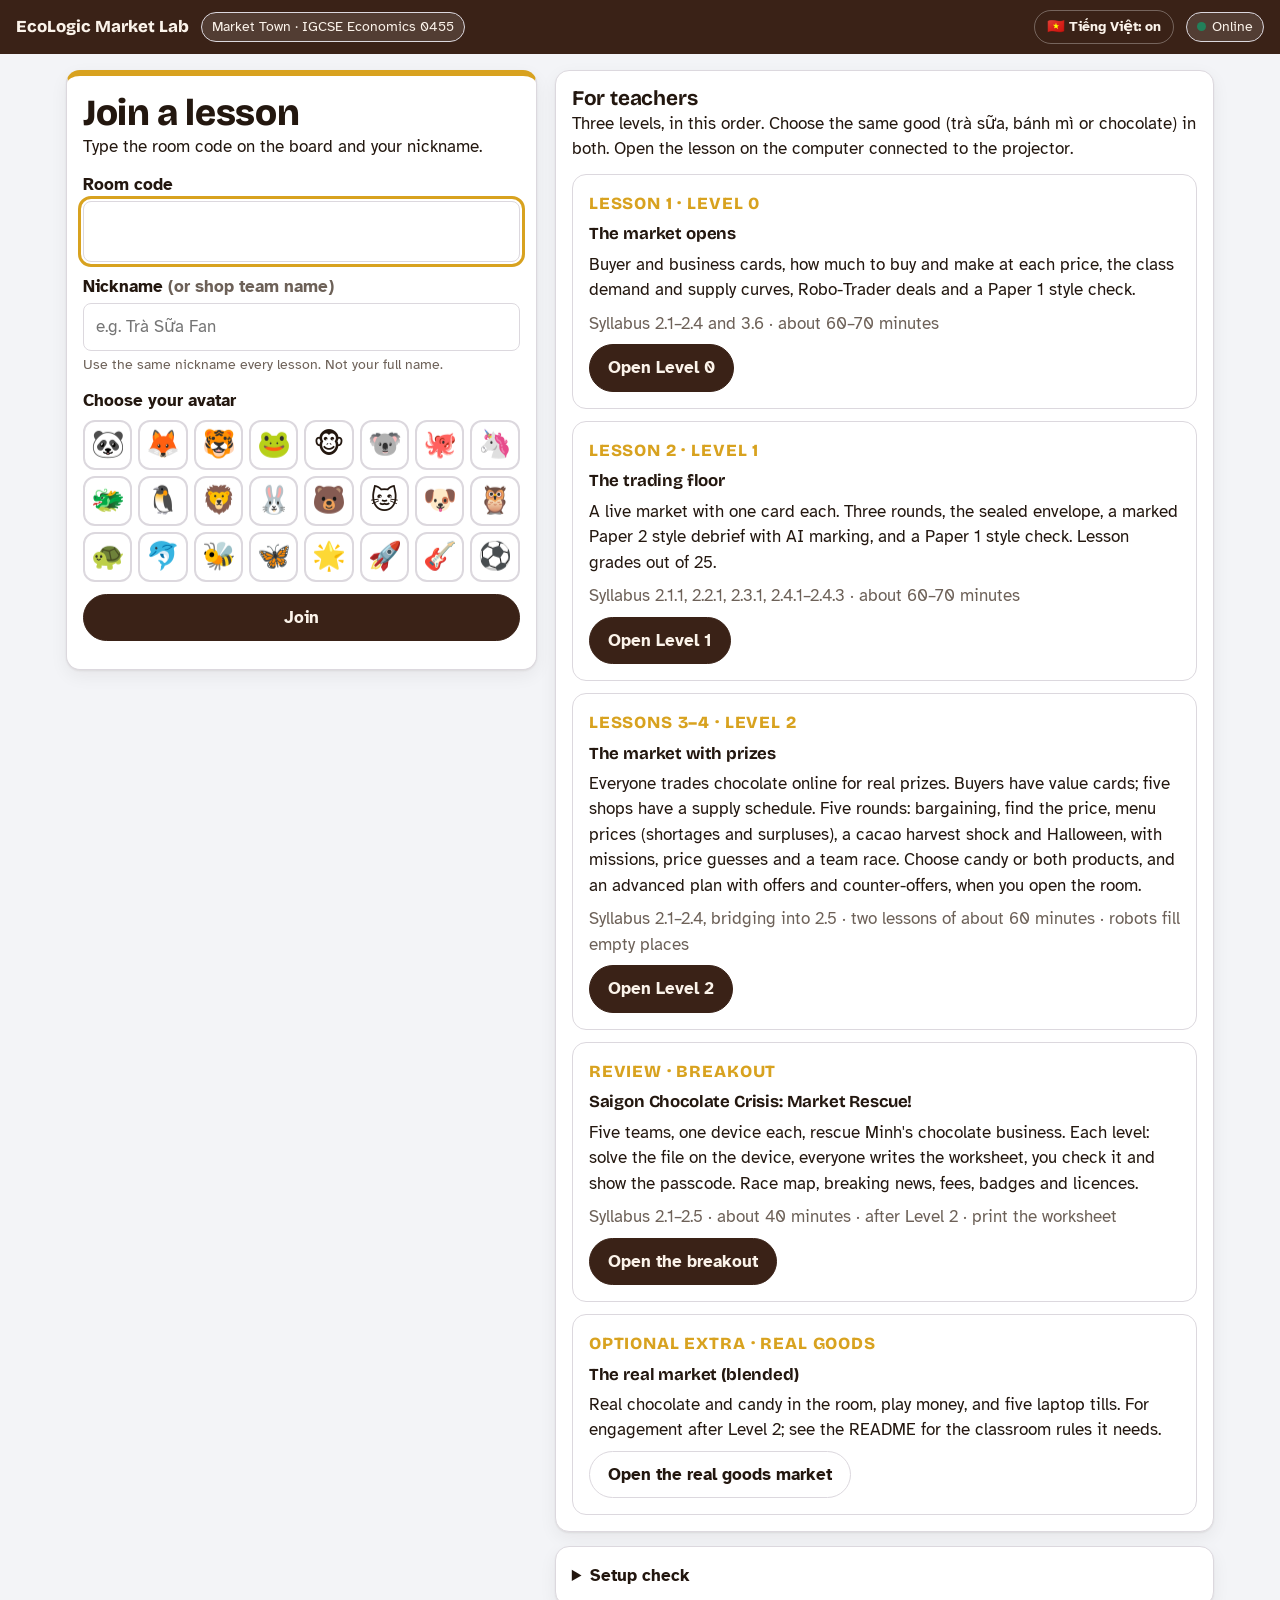
==== commit adb684cb: "Add the Saigon Chocolate Crisis breakout Five teams, one device each: short answers on the device, w" ====
--- a/index.html
+++ b/index.html
@@ -703,9 +703,13 @@
           <p class="muted" style="margin:0">Syllabus 2.1.1, 2.2.1, 2.3.1, 2.4.1–2.4.3 · about 60–70 minutes</p>
           <div class="row"><a class="btn primary" href="level1.html?mode=teacher">Open Level 1</a></div></div>
         <div class="level"><span class="tag">LESSONS 3–4 · LEVEL 2</span><h3 style="margin:0">The market with prizes</h3>
-          <p style="margin:0">Everyone trades chocolate online for real prizes. Buyers have value cards; five shops have a supply schedule. Four rounds: find the price, menu prices (shortages and surpluses), a cacao harvest shock and Halloween. Choose candy or both products, and an advanced plan with offers and counter-offers, when you open the room.</p>
+          <p style="margin:0">Everyone trades chocolate online for real prizes. Buyers have value cards; five shops have a supply schedule. Five rounds: bargaining, find the price, menu prices (shortages and surpluses), a cacao harvest shock and Halloween, with missions, price guesses and a team race. Choose candy or both products, and an advanced plan with offers and counter-offers, when you open the room.</p>
           <p class="muted" style="margin:0">Syllabus 2.1–2.4, bridging into 2.5 · two lessons of about 60 minutes · robots fill empty places</p>
           <div class="row"><a class="btn primary" href="level2.html?mode=teacher">Open Level 2</a></div></div>
+        <div class="level"><span class="tag">REVIEW · BREAKOUT</span><h3 style="margin:0">Saigon Chocolate Crisis: Market Rescue!</h3>
+          <p style="margin:0">Five teams, one device each, rescue Minh's chocolate business. Each level: solve the file on the device, everyone writes the worksheet, you check it and show the passcode. Race map, breaking news, fees, badges and licences.</p>
+          <p class="muted" style="margin:0">Syllabus 2.1–2.5 · about 40 minutes · after Level 2 · print the worksheet</p>
+          <div class="row"><a class="btn primary" href="breakout.html?mode=teacher">Open the breakout</a></div></div>
         <div class="level"><span class="tag">OPTIONAL EXTRA · REAL GOODS</span><h3 style="margin:0">The real market (blended)</h3>
           <p style="margin:0">Real chocolate and candy in the room, play money, and five laptop tills. For engagement after Level 2; see the README for the classroom rules it needs.</p>
           <div class="row"><a class="btn" href="blended.html?mode=teacher">Open the real goods market</a></div></div>
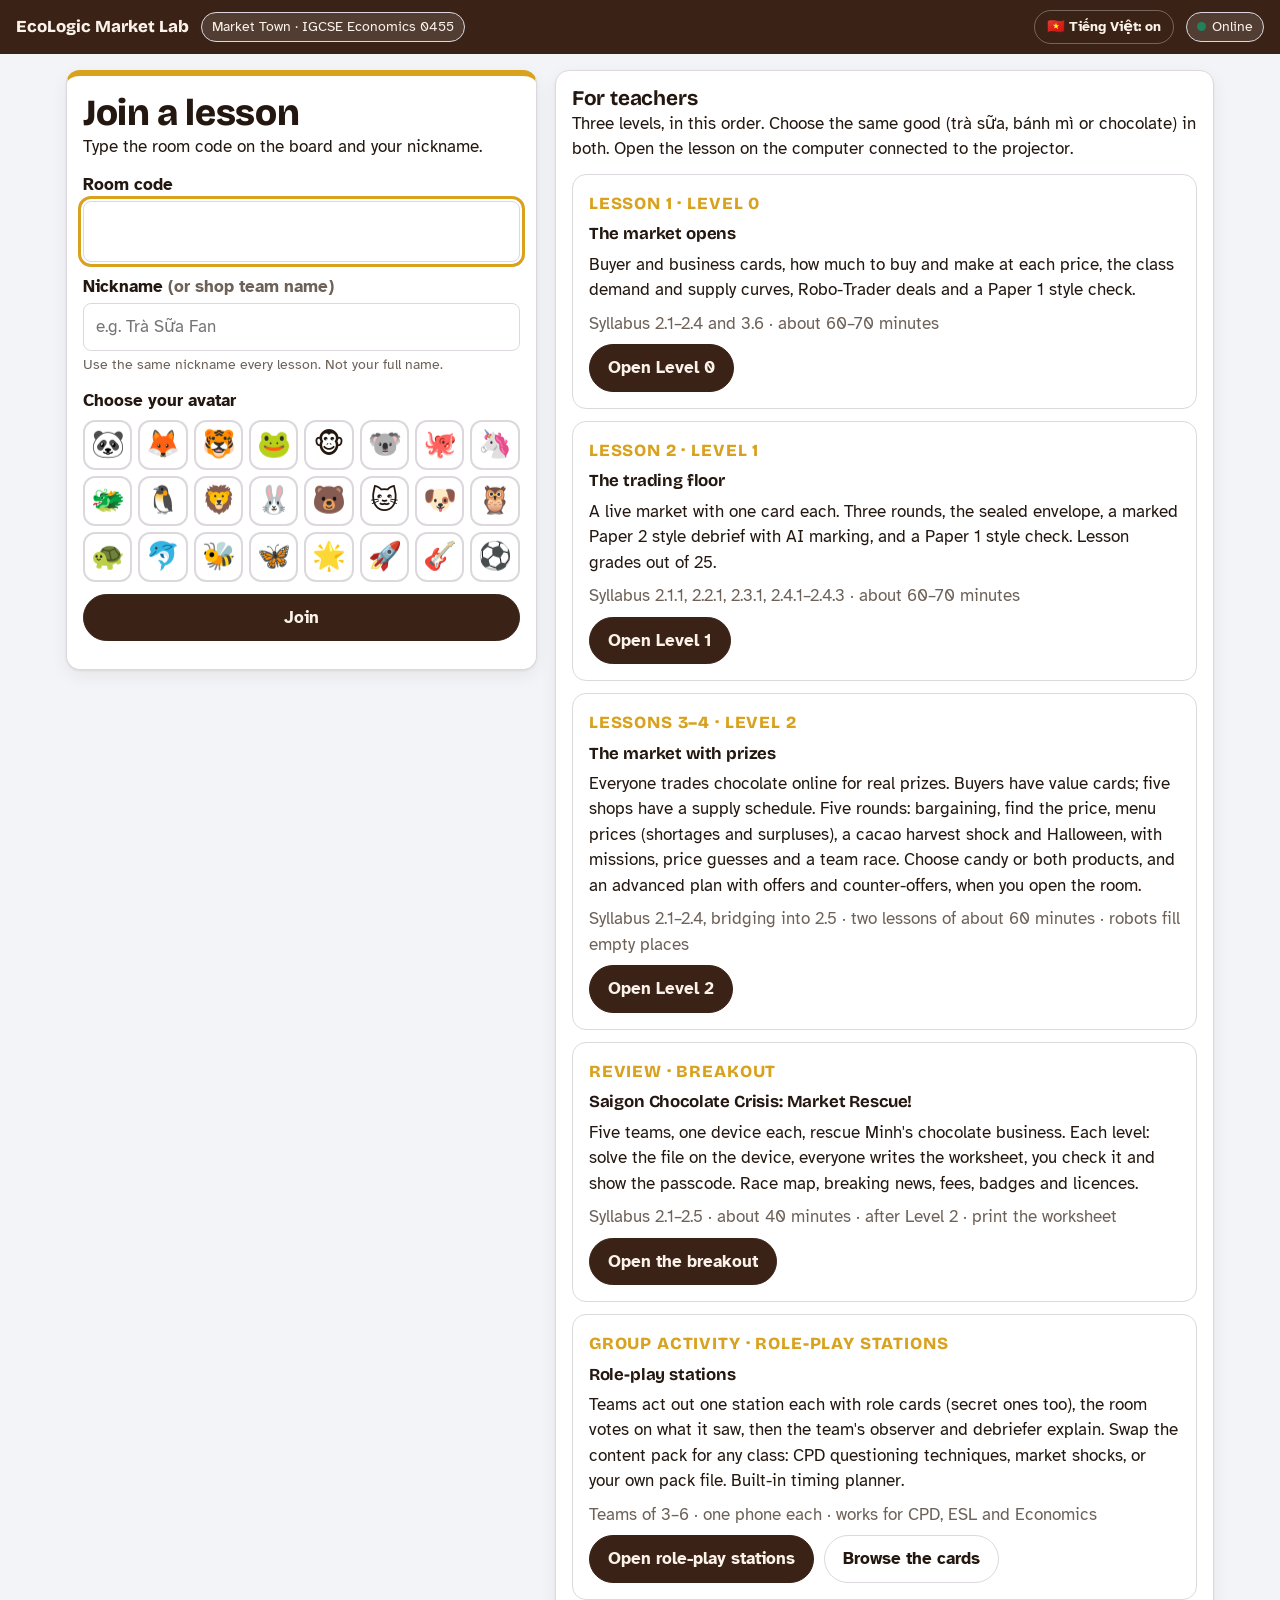
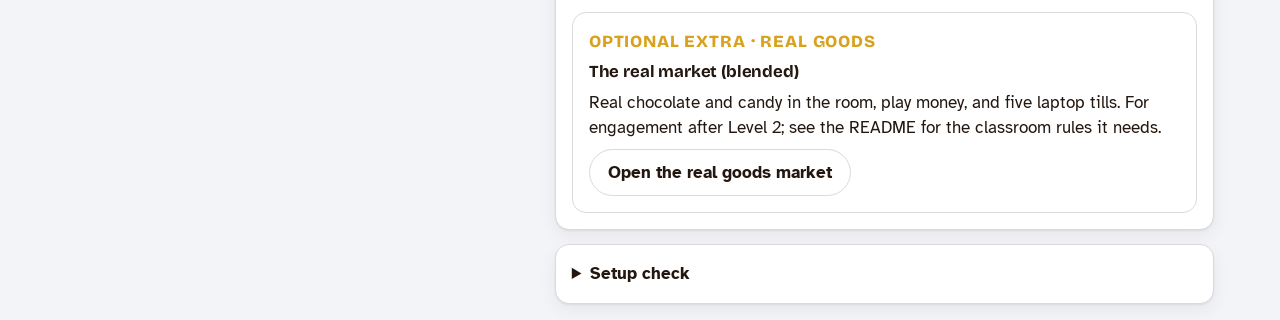
==== commit 8d72df0b: "Add role-play stations: swappable content packs, presenter console, phones and timing planner Questi" ====
--- a/index.html
+++ b/index.html
@@ -349,6 +349,10 @@
 
 .home-grid { display: grid; grid-template-columns: minmax(0, 1fr) minmax(0, 1.4fr); gap: 18px; align-items: start; }
 @media (max-width: 900px) { .home-grid { grid-template-columns: 1fr; } }
+/* opened from a join link or QR code: students see only the join card */
+body.student-only #teacherSide { display: none; }
+body.student-only .home-grid { grid-template-columns: minmax(0, 1fr); max-width: 560px; margin: 0 auto; width: 100%; }
+.teacher-link { text-align: center; font-size: .85rem; }
 .level { border: 1px solid var(--line); border-radius: var(--r-md); padding: 16px; display: flex; flex-direction: column; gap: 8px; background: var(--panel); }
 .level .tag { font-family: var(--font-display); font-weight: 800; color: var(--foil); letter-spacing: .05em; }
 .ok-t { color: var(--mint); font-weight: 700; } .bad-t { color: var(--seller); font-weight: 700; }
@@ -690,7 +694,8 @@
       <button class="btn primary block" id="join">Join</button>
       <div id="joinMsg"></div><div id="modeNote"></div>
     </section>
-    <section class="stack">
+    <p class="teacher-link muted hidden" id="teacherLink"><a href="index.html">Teacher? Open the full home page</a></p>
+    <section class="stack" id="teacherSide">
       <div class="panel stack">
         <h2 style="margin:0">For teachers</h2>
         <p style="margin:0">Three levels, in this order. Choose the same good (trà sữa, bánh mì or chocolate) in both. Open the lesson on the computer connected to the projector.</p>
@@ -710,6 +715,10 @@
           <p style="margin:0">Five teams, one device each, rescue Minh's chocolate business. Each level: solve the file on the device, everyone writes the worksheet, you check it and show the passcode. Race map, breaking news, fees, badges and licences.</p>
           <p class="muted" style="margin:0">Syllabus 2.1–2.5 · about 40 minutes · after Level 2 · print the worksheet</p>
           <div class="row"><a class="btn primary" href="breakout.html?mode=teacher">Open the breakout</a></div></div>
+        <div class="level"><span class="tag">GROUP ACTIVITY · ROLE-PLAY STATIONS</span><h3 style="margin:0">Role-play stations</h3>
+          <p style="margin:0">Teams act out one station each with role cards (secret ones too), the room votes on what it saw, then the team's observer and debriefer explain. Swap the content pack for any class: CPD questioning techniques, market shocks, or your own pack file. Built-in timing planner.</p>
+          <p class="muted" style="margin:0">Teams of 3–6 · one phone each · works for CPD, ESL and Economics</p>
+          <div class="row"><a class="btn primary" href="roleplay.html?mode=teacher">Open role-play stations</a><a class="btn" href="roleplay.html?mode=cards">Browse the cards</a></div></div>
         <div class="level"><span class="tag">OPTIONAL EXTRA · REAL GOODS</span><h3 style="margin:0">The real market (blended)</h3>
           <p style="margin:0">Real chocolate and candy in the room, play money, and five laptop tills. For engagement after Level 2; see the README for the classroom rules it needs.</p>
           <div class="row"><a class="btn" href="blended.html?mode=teacher">Open the real goods market</a></div></div>
@@ -1308,7 +1317,7 @@
   if (local) $('#modeNote').innerHTML = `<p class="note" style="margin:0">Test mode: this only finds rooms opened in another tab of this browser.${ONLINE_READY ? '' : ' To let students join from their own devices, add the Supabase details to config.js.'}</p>`;
   $('#join').onclick = join; $('#nn').onkeydown = e => { if (e.key === 'Enter') join(); }; $('#rc').onkeydown = e => { if (e.key === 'Enter') $('#nn').focus(); };
   (room ? $('#nn') : $('#rc')).focus();
-  if (room) $('#studentCard').scrollIntoView();
+  if (room) { document.body.classList.add('student-only'); $('#teacherLink').classList.remove('hidden'); const tl = $('#teacherLink a'); if (local) tl.href = 'index.html?t=local'; }
   $('#cfg').innerHTML = `<div class="kv"><span>config.js</span><b>${window.MARKET_CONFIG ? '✓ loaded' : '✗ not found (test mode only)'}</b><span>Online joining</span><b>${ONLINE_READY ? '✓ Supabase details present' : '✗ add supabaseUrl and supabaseAnonKey'}</b><span>AI marking</span><b>${CONFIG.markerUrl || ONLINE_READY ? 'uses ' + esc(CONFIG.markerUrl || 'your Supabase "mark" function') : '✗ needs Supabase (keyword estimate is used instead)'}</b></div>`;
   $('#btnConn').onclick = testConnection; $('#btnMark').onclick = testMarking;
   $('#avPick').innerHTML = FX.avatarPicker(FX.myAvatar());
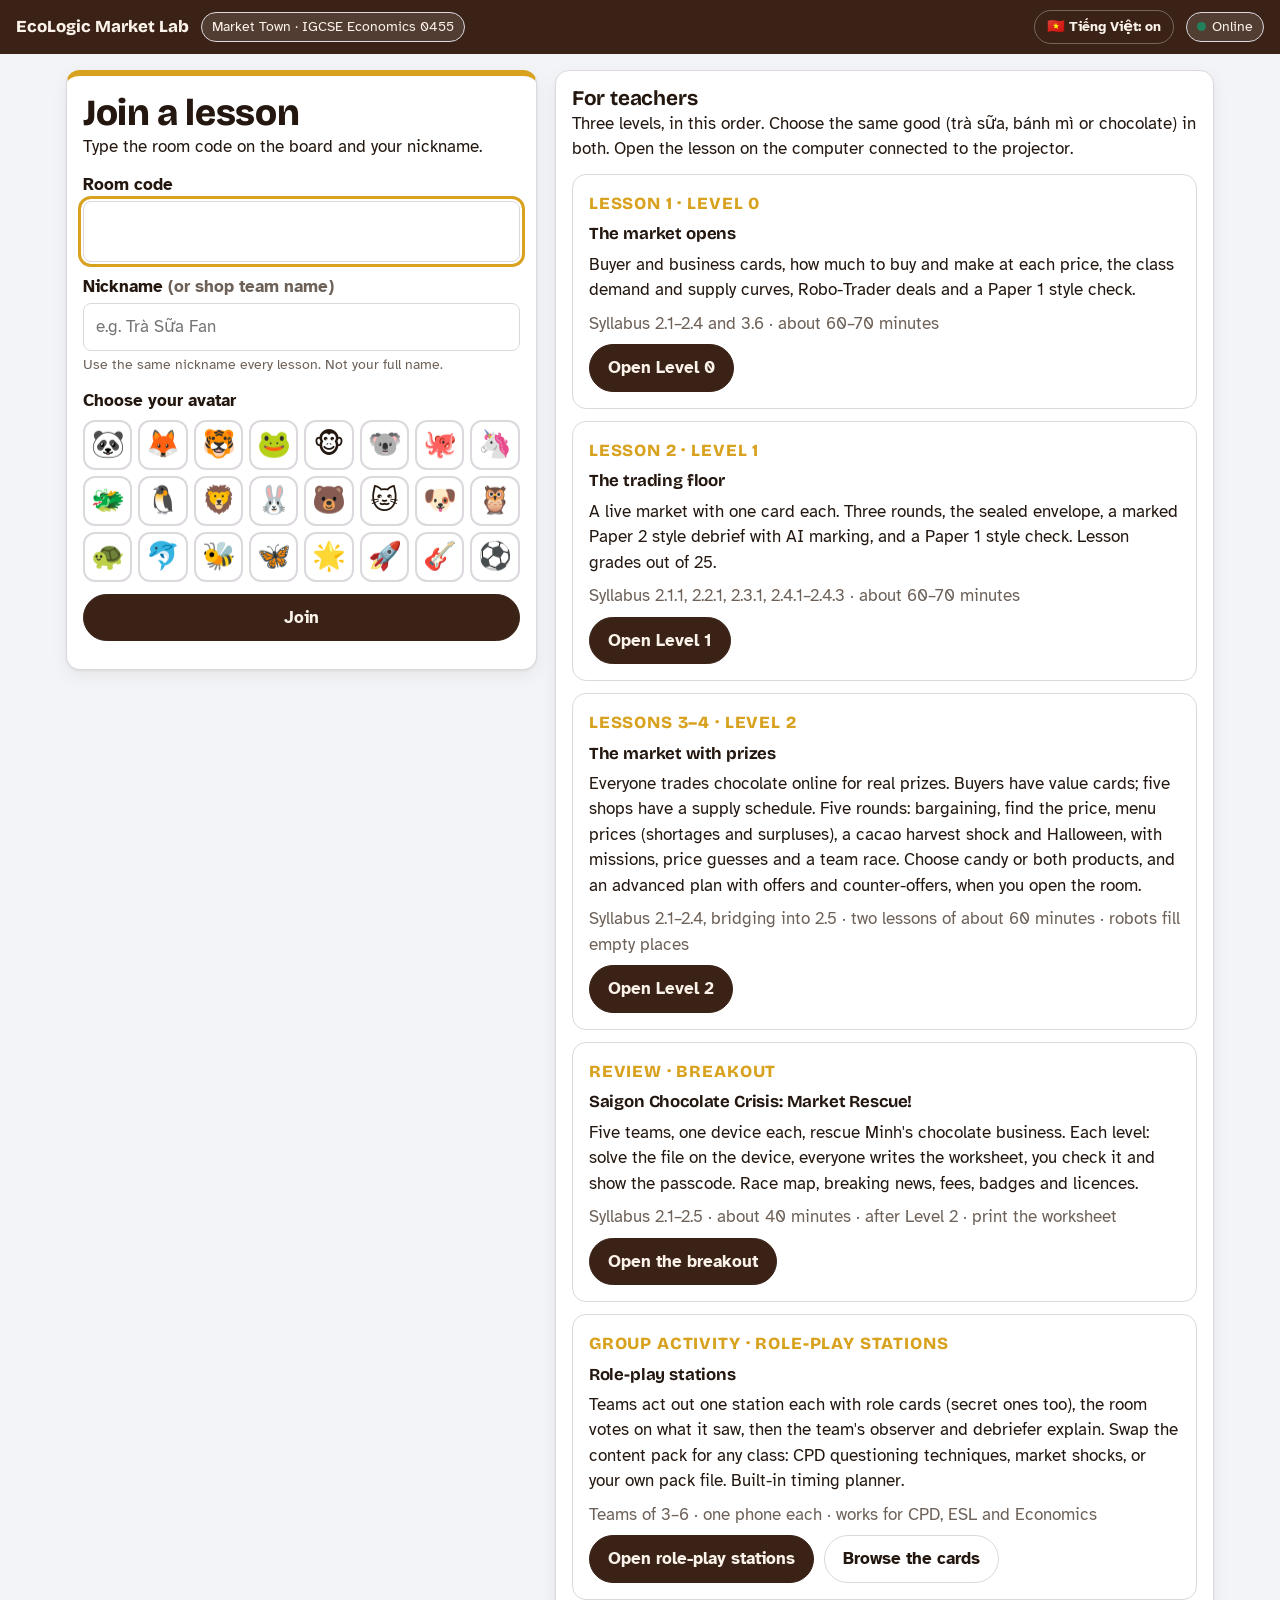
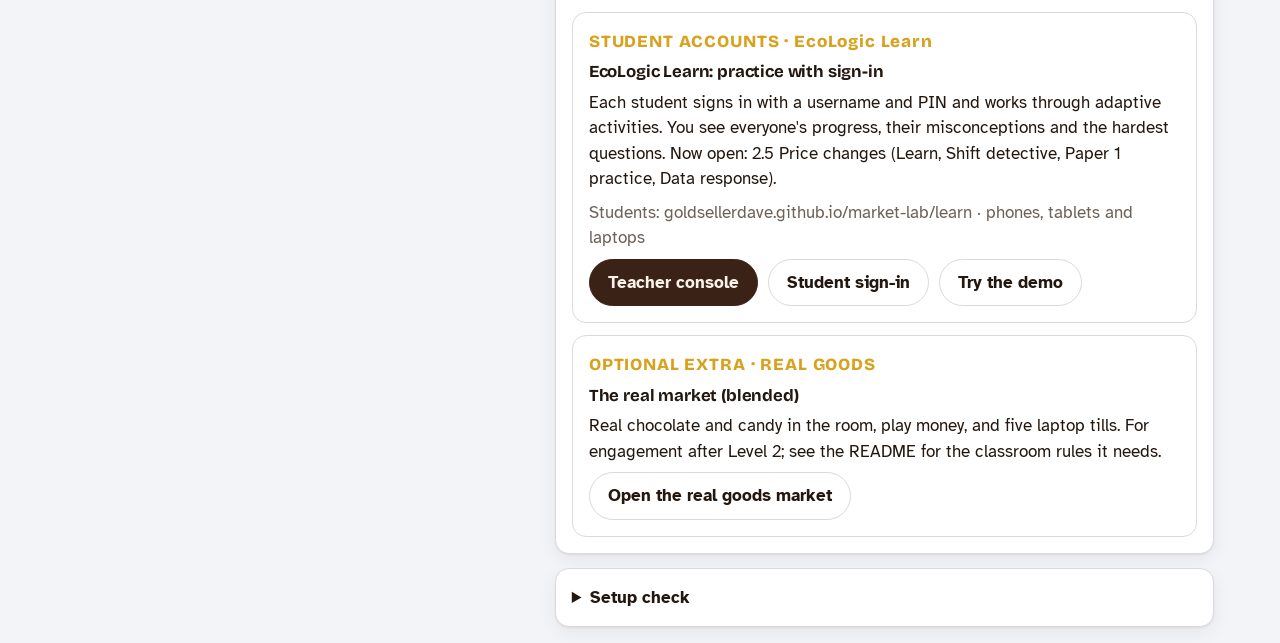
==== commit 71d07ba7: "Add EcoLogic Learn: student sign-in, 2.5 Price changes, teacher console - learn/: static student app" ====
--- a/index.html
+++ b/index.html
@@ -719,6 +719,10 @@
           <p style="margin:0">Teams act out one station each with role cards (secret ones too), the room votes on what it saw, then the team's observer and debriefer explain. Swap the content pack for any class: CPD questioning techniques, market shocks, or your own pack file. Built-in timing planner.</p>
           <p class="muted" style="margin:0">Teams of 3–6 · one phone each · works for CPD, ESL and Economics</p>
           <div class="row"><a class="btn primary" href="roleplay.html?mode=teacher">Open role-play stations</a><a class="btn" href="roleplay.html?mode=cards">Browse the cards</a></div></div>
+        <div class="level"><span class="tag">STUDENT ACCOUNTS · EcoLogic Learn</span><h3 style="margin:0">EcoLogic Learn: practice with sign-in</h3>
+          <p style="margin:0">Each student signs in with a username and PIN and works through adaptive activities. You see everyone's progress, their misconceptions and the hardest questions. Now open: 2.5 Price changes (Learn, Shift detective, Paper 1 practice, Data response).</p>
+          <p class="muted" style="margin:0">Students: goldsellerdave.github.io/market-lab/learn · phones, tablets and laptops</p>
+          <div class="row"><a class="btn primary" href="learn/teacher.html">Teacher console</a><a class="btn" href="learn/">Student sign-in</a><a class="btn" href="learn/?demo=1">Try the demo</a></div></div>
         <div class="level"><span class="tag">OPTIONAL EXTRA · REAL GOODS</span><h3 style="margin:0">The real market (blended)</h3>
           <p style="margin:0">Real chocolate and candy in the room, play money, and five laptop tills. For engagement after Level 2; see the README for the classroom rules it needs.</p>
           <div class="row"><a class="btn" href="blended.html?mode=teacher">Open the real goods market</a></div></div>
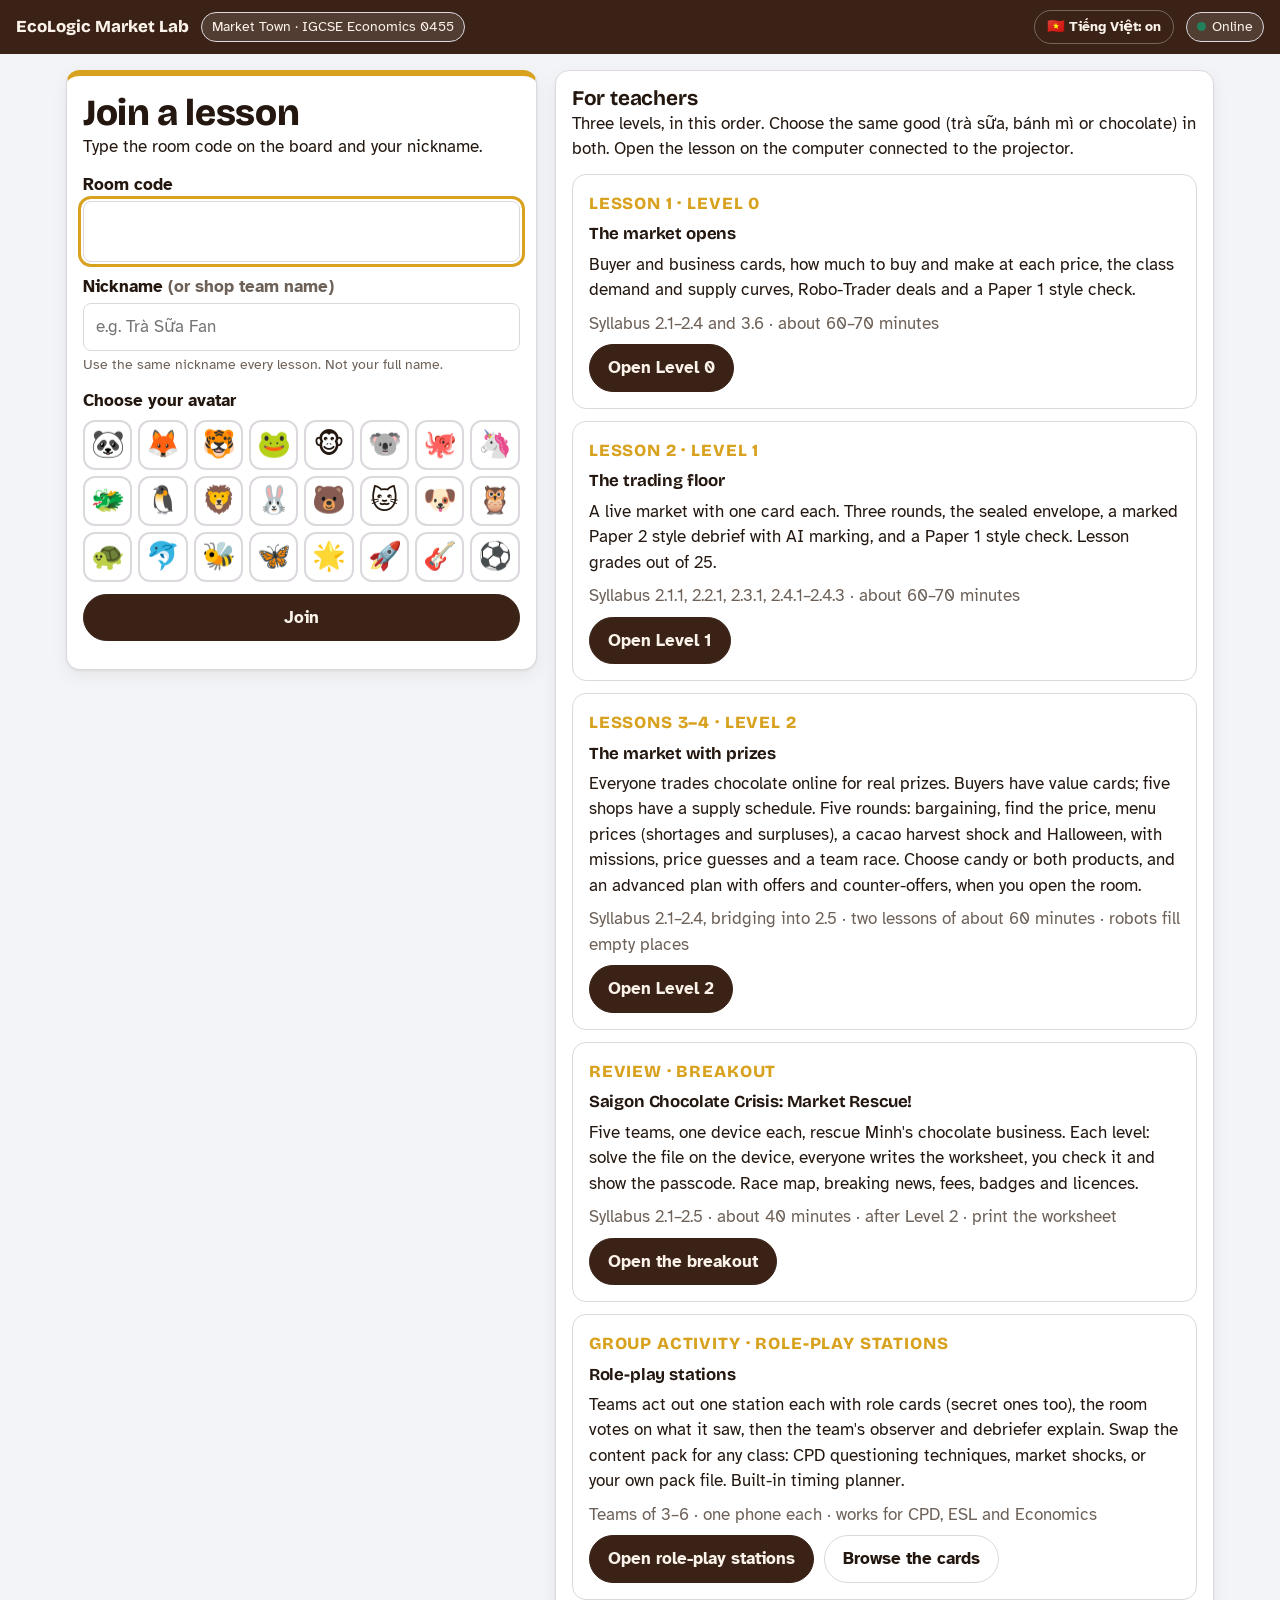
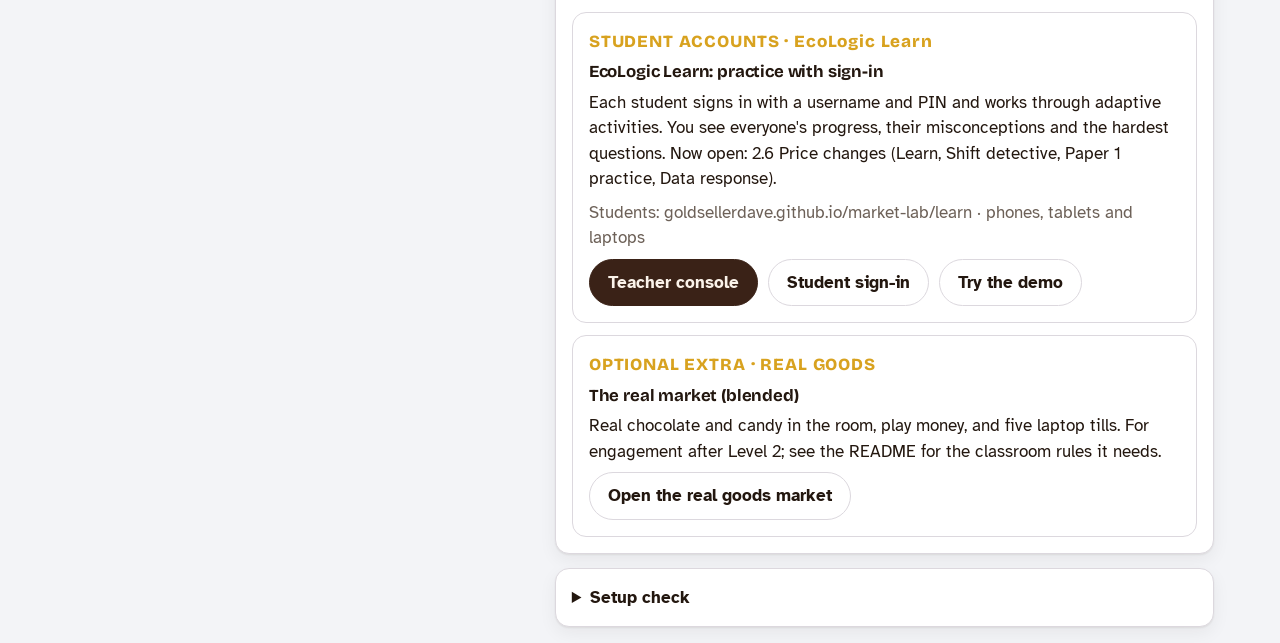
==== commit dbcc76e0: "EcoLogic Learn: match syllabus numbering (2.5 Price determination, 2.6 Price changes) The activities" ====
--- a/index.html
+++ b/index.html
@@ -720,7 +720,7 @@
           <p class="muted" style="margin:0">Teams of 3–6 · one phone each · works for CPD, ESL and Economics</p>
           <div class="row"><a class="btn primary" href="roleplay.html?mode=teacher">Open role-play stations</a><a class="btn" href="roleplay.html?mode=cards">Browse the cards</a></div></div>
         <div class="level"><span class="tag">STUDENT ACCOUNTS · EcoLogic Learn</span><h3 style="margin:0">EcoLogic Learn: practice with sign-in</h3>
-          <p style="margin:0">Each student signs in with a username and PIN and works through adaptive activities. You see everyone's progress, their misconceptions and the hardest questions. Now open: 2.5 Price changes (Learn, Shift detective, Paper 1 practice, Data response).</p>
+          <p style="margin:0">Each student signs in with a username and PIN and works through adaptive activities. You see everyone's progress, their misconceptions and the hardest questions. Now open: 2.6 Price changes (Learn, Shift detective, Paper 1 practice, Data response).</p>
           <p class="muted" style="margin:0">Students: goldsellerdave.github.io/market-lab/learn · phones, tablets and laptops</p>
           <div class="row"><a class="btn primary" href="learn/teacher.html">Teacher console</a><a class="btn" href="learn/">Student sign-in</a><a class="btn" href="learn/?demo=1">Try the demo</a></div></div>
         <div class="level"><span class="tag">OPTIONAL EXTRA · REAL GOODS</span><h3 style="margin:0">The real market (blended)</h3>
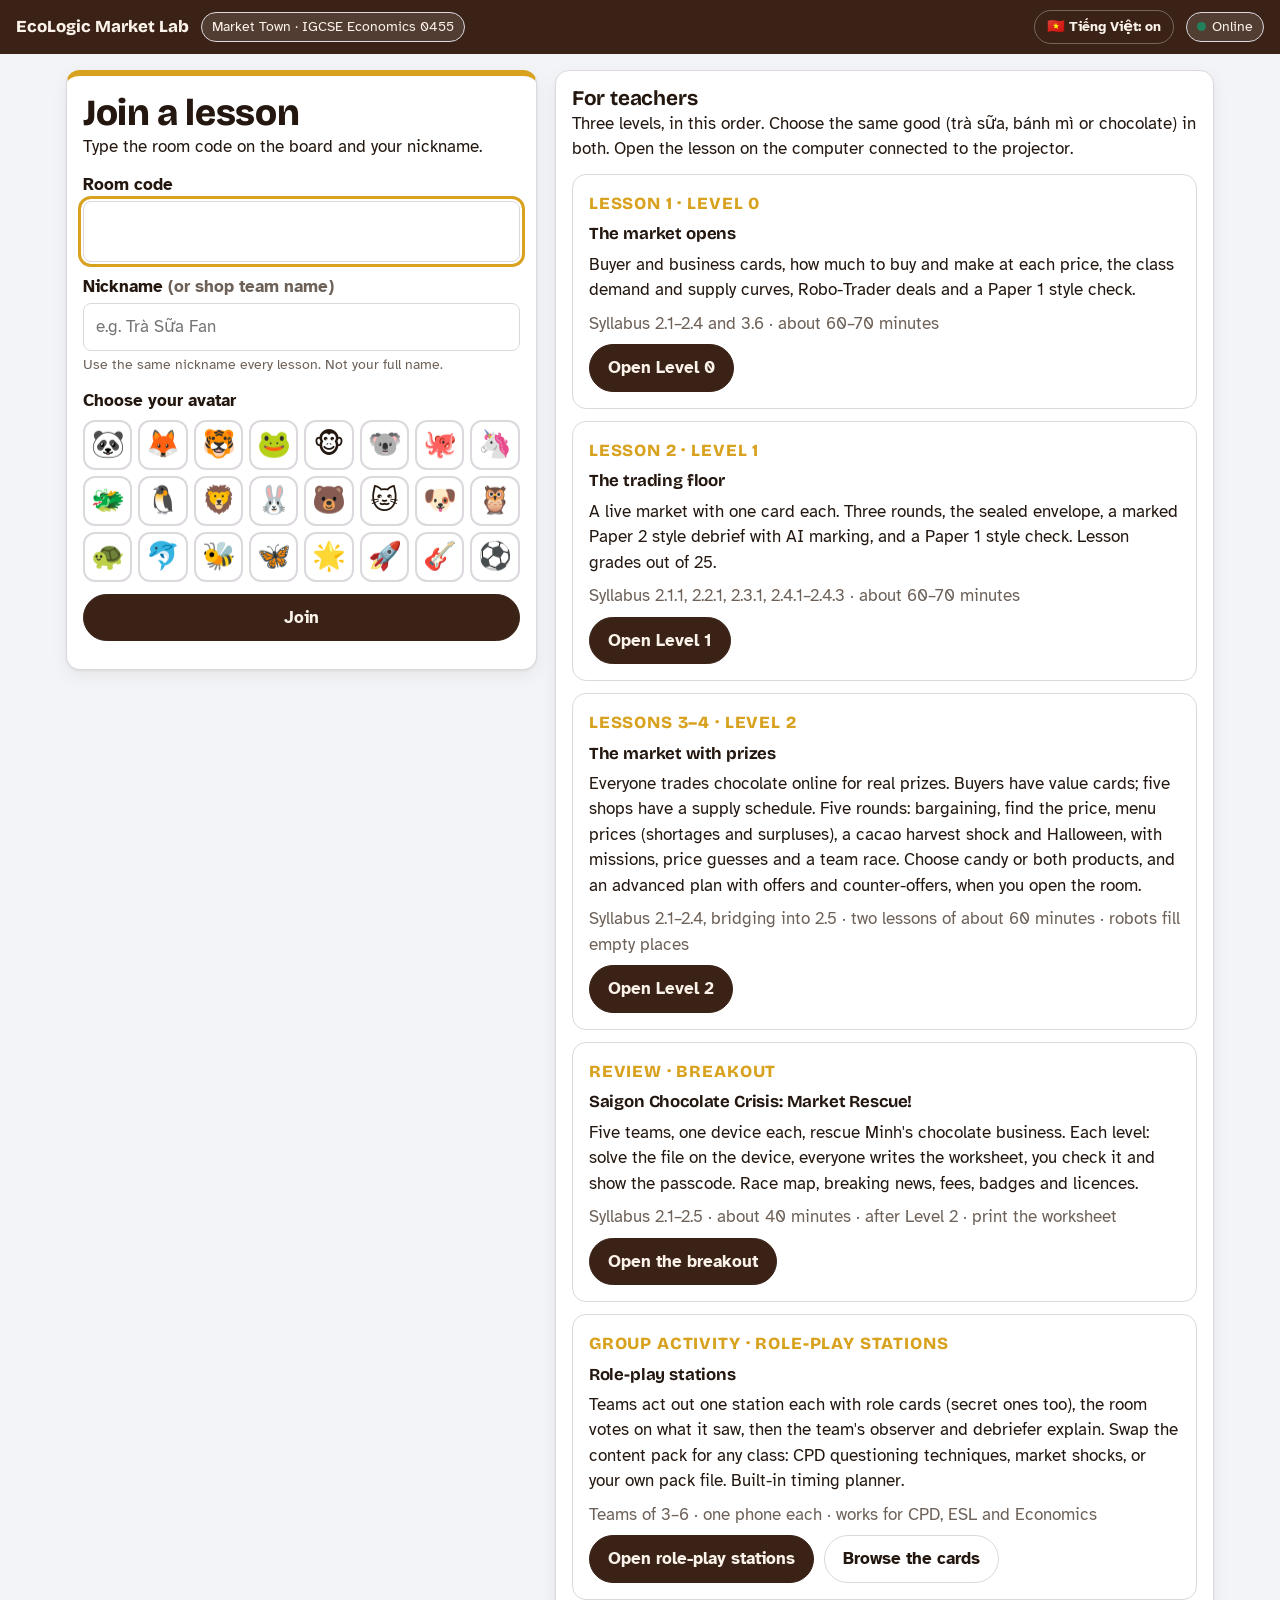
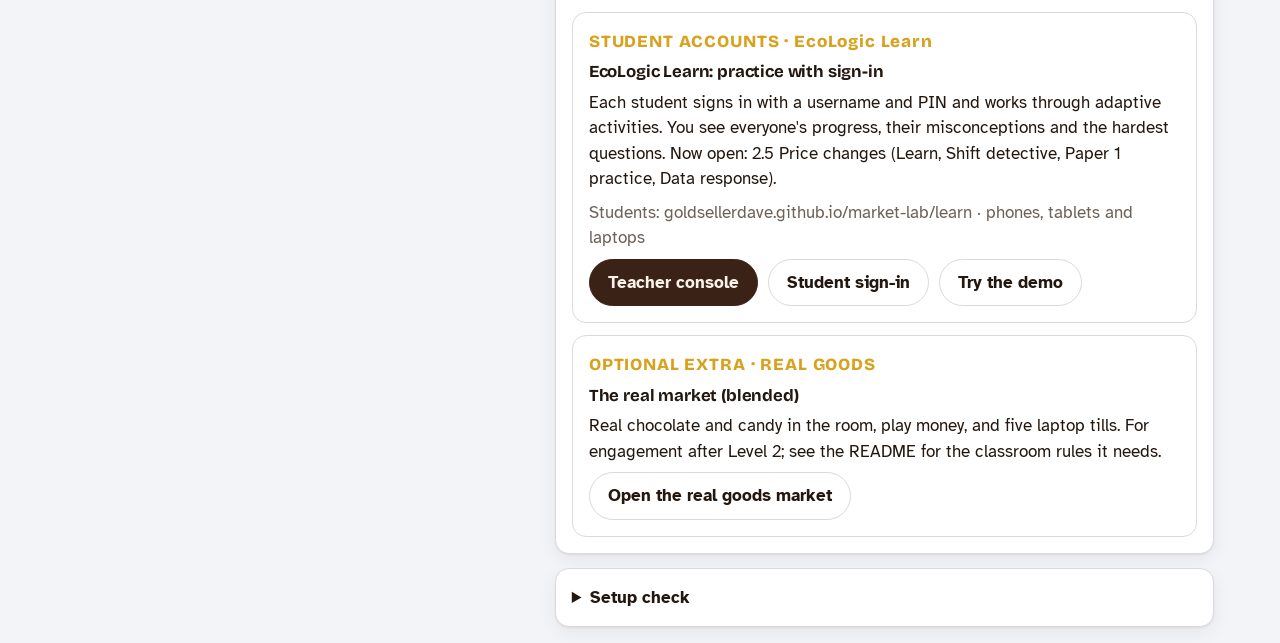
==== commit 0b22b8c8: "EcoLogic Learn: use the 2027-2029 syllabus numbering 2.1 Role of markets, 2.2 Demand, 2.3 Supply, 2." ====
--- a/index.html
+++ b/index.html
@@ -720,7 +720,7 @@
           <p class="muted" style="margin:0">Teams of 3–6 · one phone each · works for CPD, ESL and Economics</p>
           <div class="row"><a class="btn primary" href="roleplay.html?mode=teacher">Open role-play stations</a><a class="btn" href="roleplay.html?mode=cards">Browse the cards</a></div></div>
         <div class="level"><span class="tag">STUDENT ACCOUNTS · EcoLogic Learn</span><h3 style="margin:0">EcoLogic Learn: practice with sign-in</h3>
-          <p style="margin:0">Each student signs in with a username and PIN and works through adaptive activities. You see everyone's progress, their misconceptions and the hardest questions. Now open: 2.6 Price changes (Learn, Shift detective, Paper 1 practice, Data response).</p>
+          <p style="margin:0">Each student signs in with a username and PIN and works through adaptive activities. You see everyone's progress, their misconceptions and the hardest questions. Now open: 2.5 Price changes (Learn, Shift detective, Paper 1 practice, Data response).</p>
           <p class="muted" style="margin:0">Students: goldsellerdave.github.io/market-lab/learn · phones, tablets and laptops</p>
           <div class="row"><a class="btn primary" href="learn/teacher.html">Teacher console</a><a class="btn" href="learn/">Student sign-in</a><a class="btn" href="learn/?demo=1">Try the demo</a></div></div>
         <div class="level"><span class="tag">OPTIONAL EXTRA · REAL GOODS</span><h3 style="margin:0">The real market (blended)</h3>
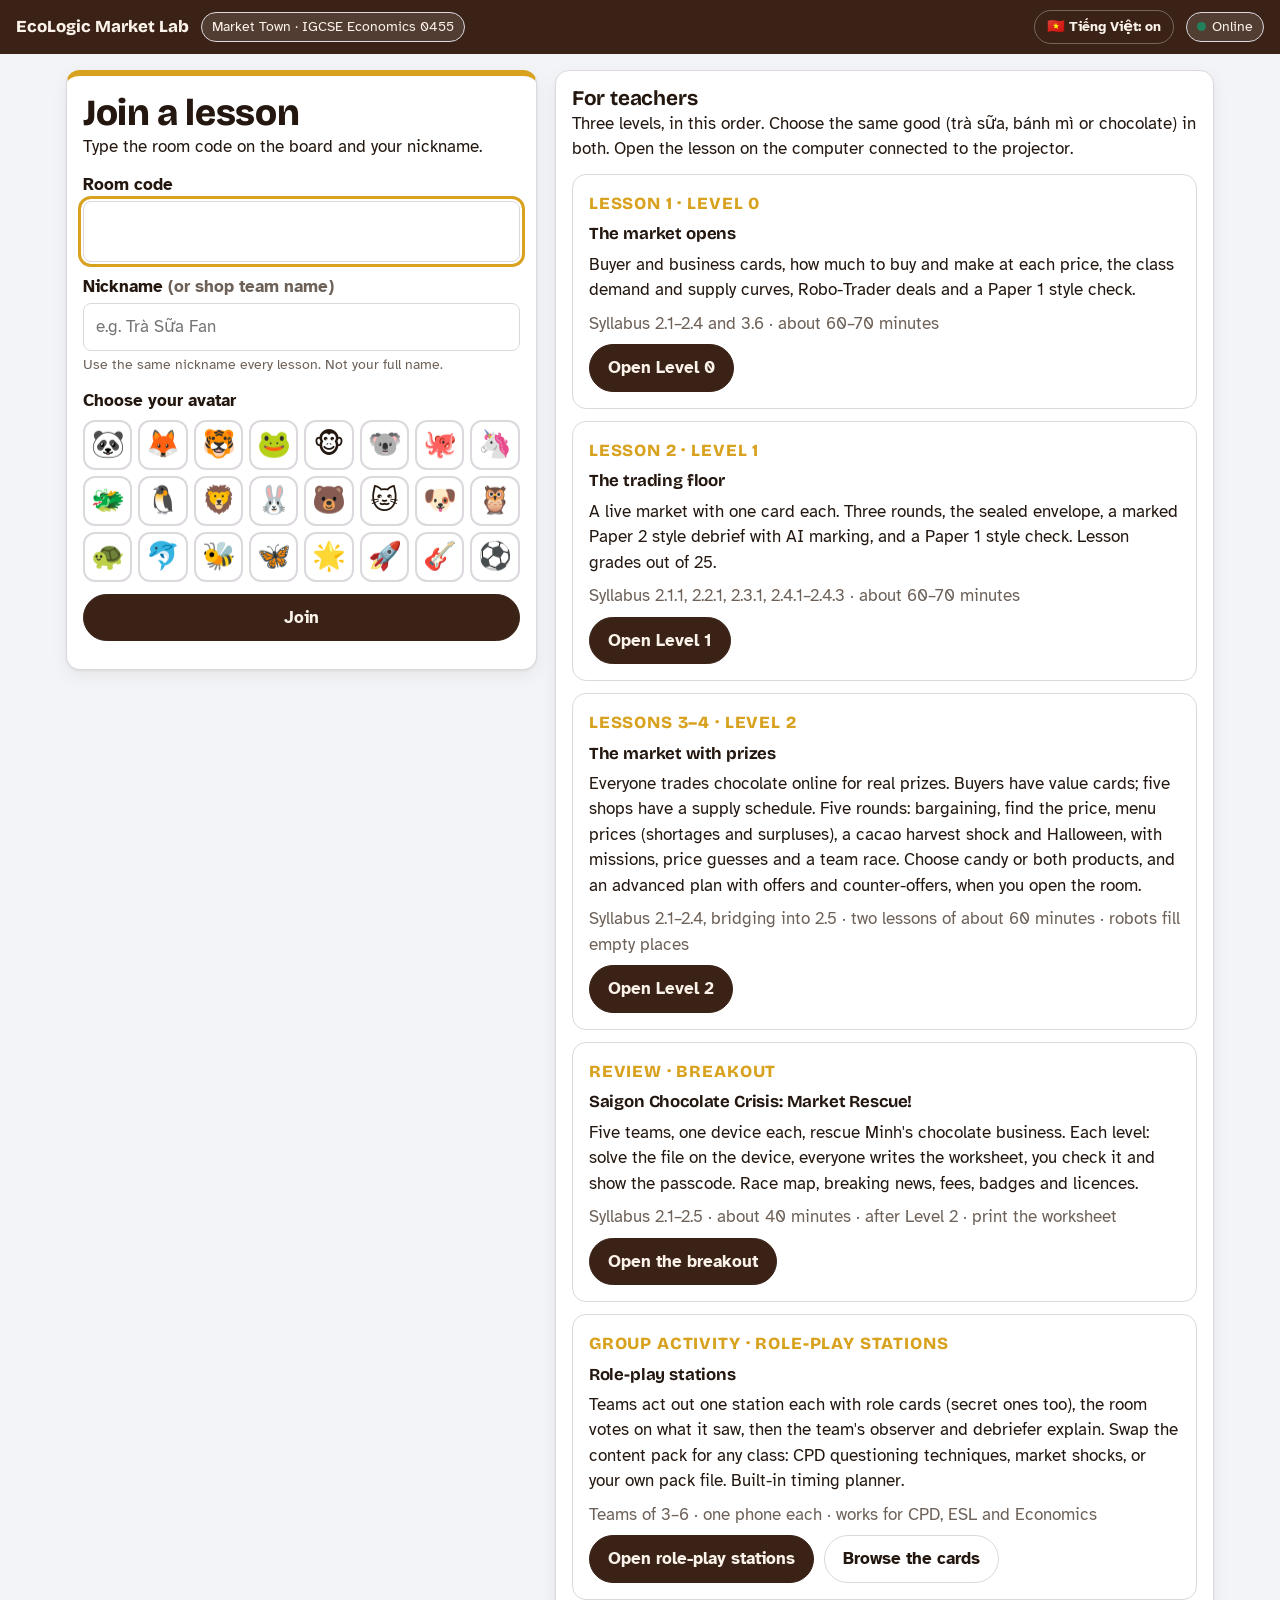
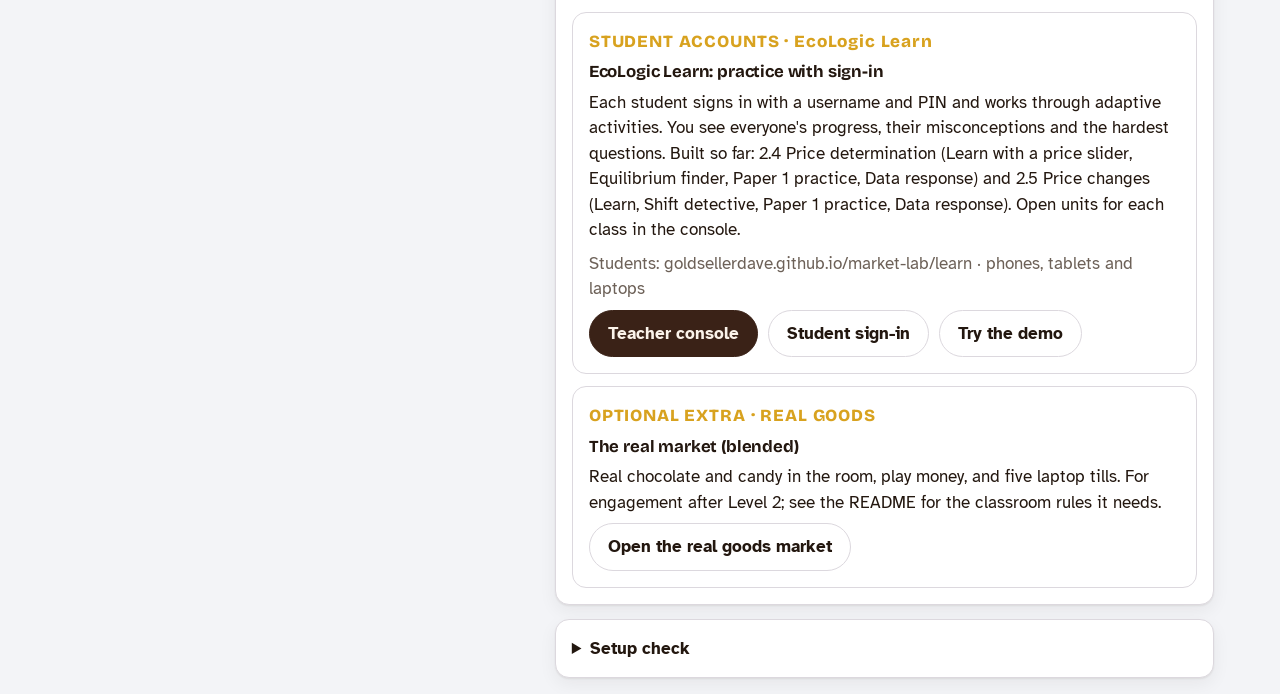
==== commit cbe7af73: "EcoLogic Learn: add 2.4 Price determination; support several units - 2.4 Learn: price slider showing" ====
--- a/index.html
+++ b/index.html
@@ -720,7 +720,7 @@
           <p class="muted" style="margin:0">Teams of 3–6 · one phone each · works for CPD, ESL and Economics</p>
           <div class="row"><a class="btn primary" href="roleplay.html?mode=teacher">Open role-play stations</a><a class="btn" href="roleplay.html?mode=cards">Browse the cards</a></div></div>
         <div class="level"><span class="tag">STUDENT ACCOUNTS · EcoLogic Learn</span><h3 style="margin:0">EcoLogic Learn: practice with sign-in</h3>
-          <p style="margin:0">Each student signs in with a username and PIN and works through adaptive activities. You see everyone's progress, their misconceptions and the hardest questions. Now open: 2.5 Price changes (Learn, Shift detective, Paper 1 practice, Data response).</p>
+          <p style="margin:0">Each student signs in with a username and PIN and works through adaptive activities. You see everyone's progress, their misconceptions and the hardest questions. Built so far: 2.4 Price determination (Learn with a price slider, Equilibrium finder, Paper 1 practice, Data response) and 2.5 Price changes (Learn, Shift detective, Paper 1 practice, Data response). Open units for each class in the console.</p>
           <p class="muted" style="margin:0">Students: goldsellerdave.github.io/market-lab/learn · phones, tablets and laptops</p>
           <div class="row"><a class="btn primary" href="learn/teacher.html">Teacher console</a><a class="btn" href="learn/">Student sign-in</a><a class="btn" href="learn/?demo=1">Try the demo</a></div></div>
         <div class="level"><span class="tag">OPTIONAL EXTRA · REAL GOODS</span><h3 style="margin:0">The real market (blended)</h3>
